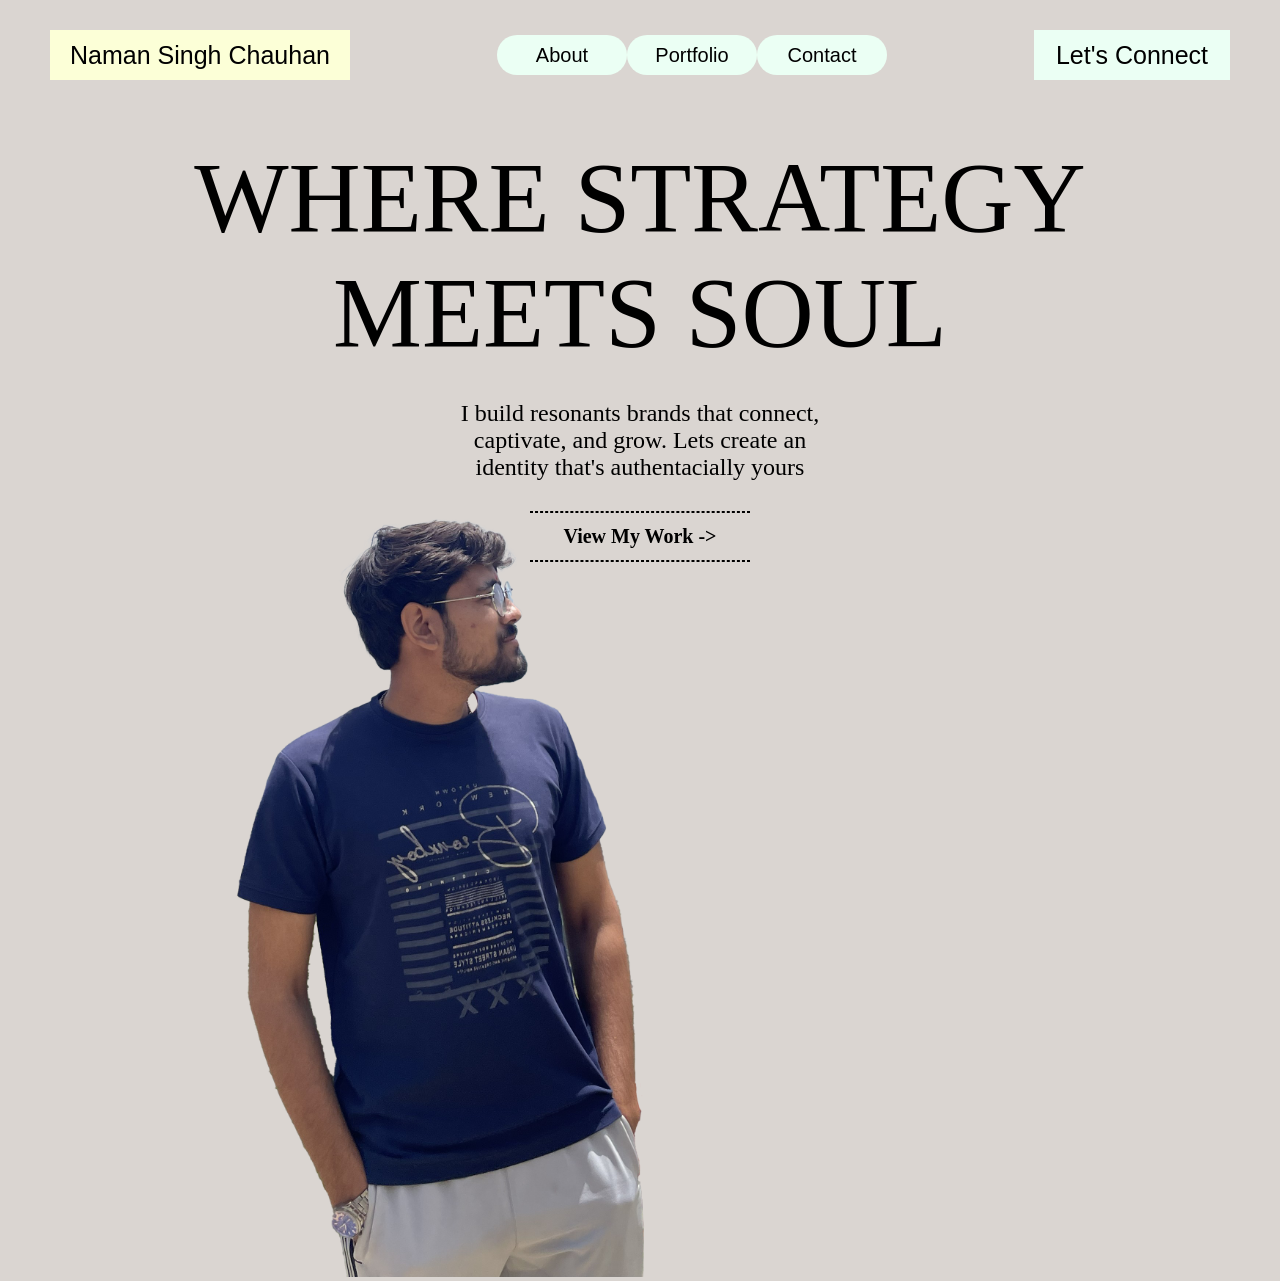
==== index.html @ 22cadc3d "Initial portfolio commit" ====
<!DOCTYPE html>
<html lang="en">

<head>
    <meta charset="UTF-8">
    <meta name="viewport" content="width=device-width, initial-scale=1.0">
    <title>Document</title>
    <link rel="stylesheet" href="style.css">
</head>

<body>
    <div class="header">
        <div class="navbar">
            <div class="name">
                <button>Naman Singh Chauhan</button>
            </div>
            <div class="title">
                <ul>
                    <li><a href=""><button>About</button></a></li>
                    <li><a href=""><button>Portfolio</button></a></li>
                    <li><a href=""><button>Contact</button></a></li>
                </ul>
            </div>
            <div class="connect">
                <button>Let's Connect</button>
            </div>
            <div class="hamburger">
                <img src="hamburger.png" alt="">
            </div>
        </div>

        <div class="hero-content">
            <div class="hero-heading">
                <h1>WHERE STRATEGY MEETS SOUL</h1>
            </div>
            <div class="hero-subheading">
                <h2>I build resonants brands that connect, captivate, and grow. Lets create an identity that's
                    authentacially yours</h2>
            </div>
            <div class="doted-line1"></div>
            <a href="" class="my-work">View My Work -></a>
            <div class="doted-line2"></div>

        </div>
        <div class="hero-image">
            <div class="my-image">
                <img src="meriPhoto2.png" alt="">
            </div>
        </div>
    </div>
    
</body>

</html>
---- style.css ----
* {
    margin: 0;
    padding: 0;
    box-sizing: border-box;
}

:root {
    --light-blue: #EBFFF4;
    --light-yellow: #FCFFD7;
    --skin-color: #DAD5D1;
}

html,
body {
    width: 100%;
    height: 100%;
}

.header {
    width: 100%;
    height: auto;
    /* max-height: 700px; */
    background-color: var(--skin-color);
}

.navbar {
    display: flex;
    align-items: center;
    justify-content: space-between;
    padding: 30px 50px;
}

.navbar ul {
    display: flex;
    align-items: center;
    justify-content: center;

}

ul li {
    list-style: none;
}

.navbar ul li button {
    border-radius: 30px;
    border: none;
    font-weight: 100;
    width: 130px;
    height: 40px;
    font-size: 20px;
    background-color: var(--light-blue);
}

.name button {
    width: 300px;
    border: none;
    font-weight: 100;
    font-size: 25px;
    height: 50px;
    background-color: var(--light-yellow);
}

.connect button {
    width: 196px;
    border: none;
    font-weight: 100;
    font-size: 25px;
    height: 50px;
    background-color: var(--light-blue);
}

.navbar .hamburger {
    display: none;
}

.navbar .hamburger img {
    width: 30px;
    height: 30px;
}

.hero-content {
    display: flex;
    flex-direction: column;
    align-items: center;
    justify-content: center;
    margin-top: 30px;
}

.hero-content .hero-heading {
    width: 80%;
}

.hero-content .hero-heading h1 {
    text-align: center;
    font-size: 100px;
    font-weight: 100;
}

.hero-content .hero-subheading {
    margin-top: 30px;
    max-width: 400px;
    text-align: center;
}

.hero-content .hero-subheading h2 {
    font-weight: 100;
}

.hero-content .doted-line1 {
    border: 1px dashed black;
    height: 1px;
    width: 220px;
    margin-top: 30px;
    margin-bottom: 12px;
}

.hero-content .doted-line2 {
    border: 1px dashed black;
    height: 1px;
    width: 220px;
    margin-top: 12px;
}

.hero-content .my-work {
    color: black;
    text-decoration: none;
    font-size: 20px;
    font-weight: 600;
}

.hero-image {
    margin-top: -85px;
    display: flex;
    align-items: center;
    justify-content: center;
    width: 70%;
}

.my-image {
    align-self: self-start;
}

.my-image img {
    height: 800px;
    width: auto;
}

@media (max-width: 938px) {
    .navbar .name {
        display: none;
    }

    .navbar .title {
        display: none;
    }

    .navbar .connect {
        display: none;
    }

    .navbar .hamburger {
        width: 100%;
        display: flex;
        align-items: center;
        justify-content: center;
    }

    .hero-content .hero-heading h1 {
        font-size: 7vw;
    }

    .hero-content .hero-heading h2 {
        font-size: 4vw;
    }

    .hero-content .doted-line1 {
        width: 24vw;
        margin-left: 70px;
    }

    .hero-content .doted-line2 {
        width: 24vw;
        margin-left: 70px;
    }

    .hero-content .my-work {
        font-size: 3vw;
        margin-left: 76px;
    }

    .hero-image .my-image img {
        height: 120vw;
    }

    .hero-image {
    }
}
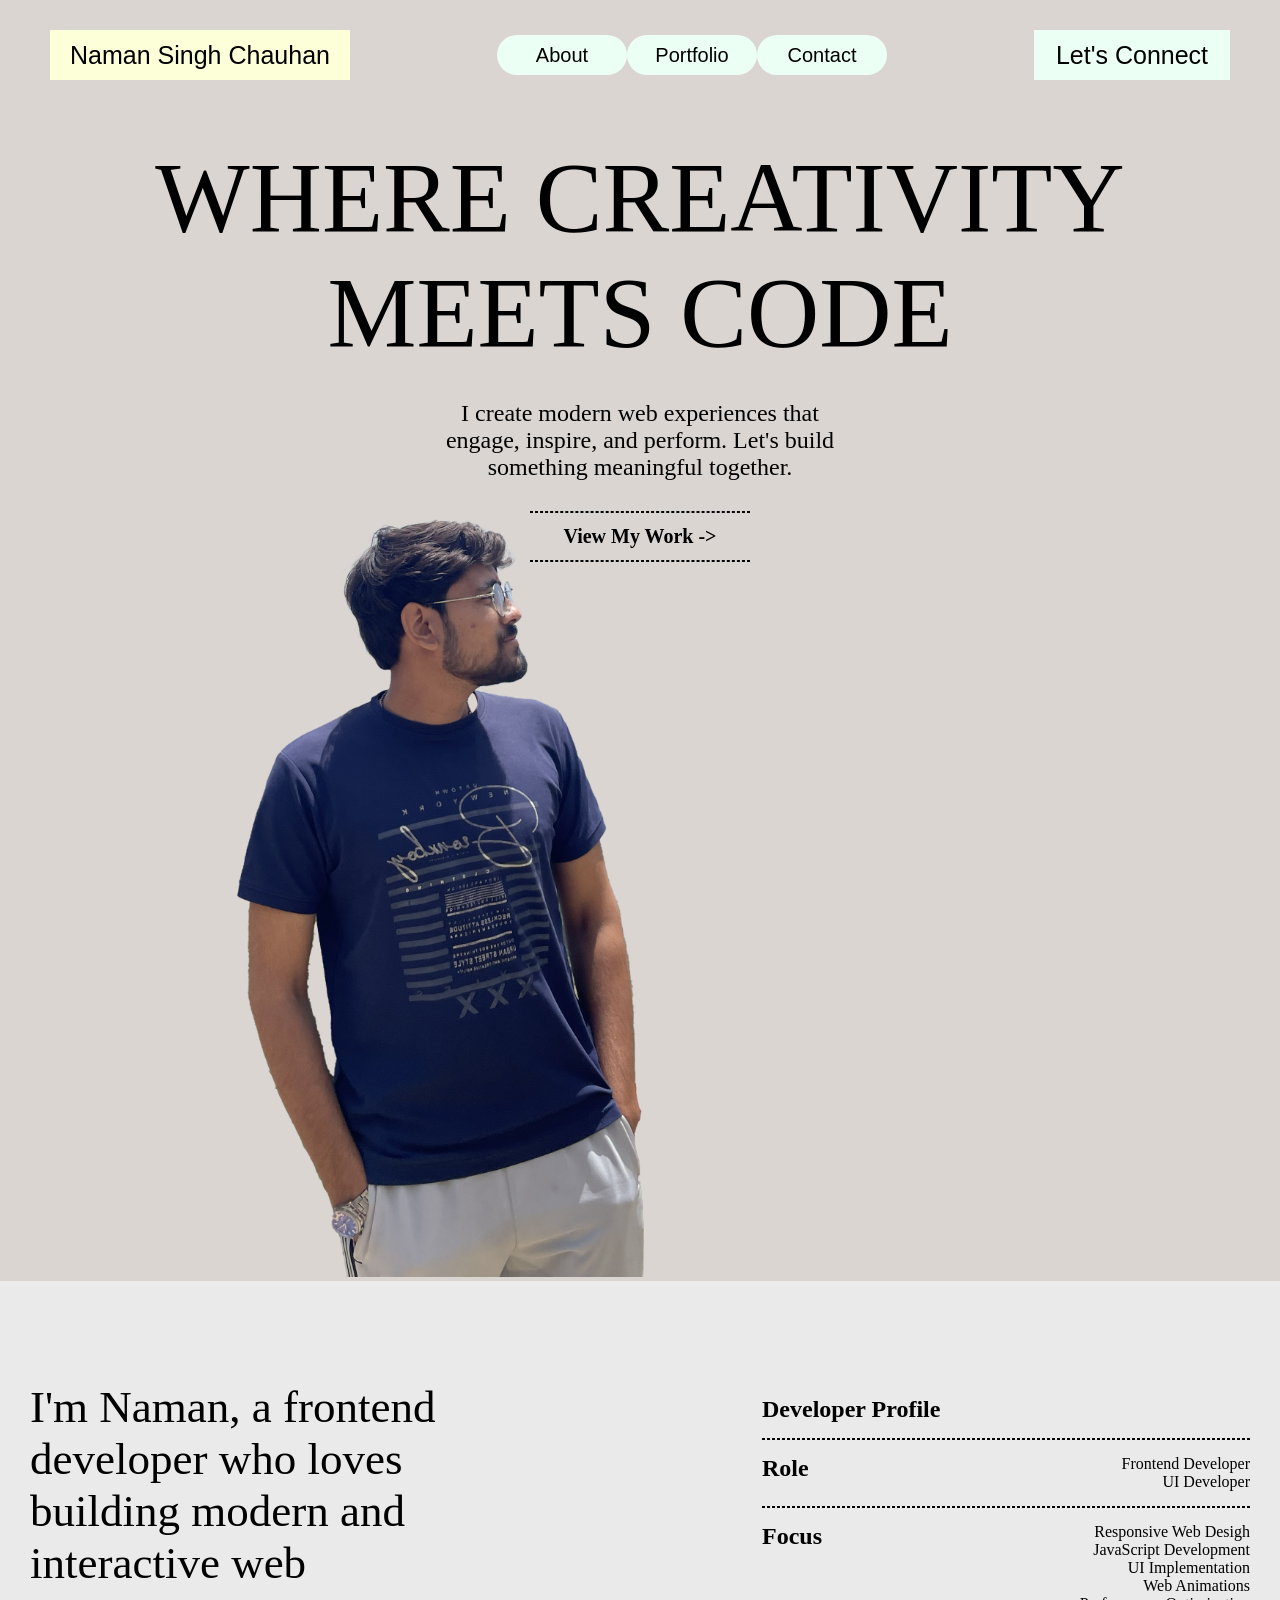
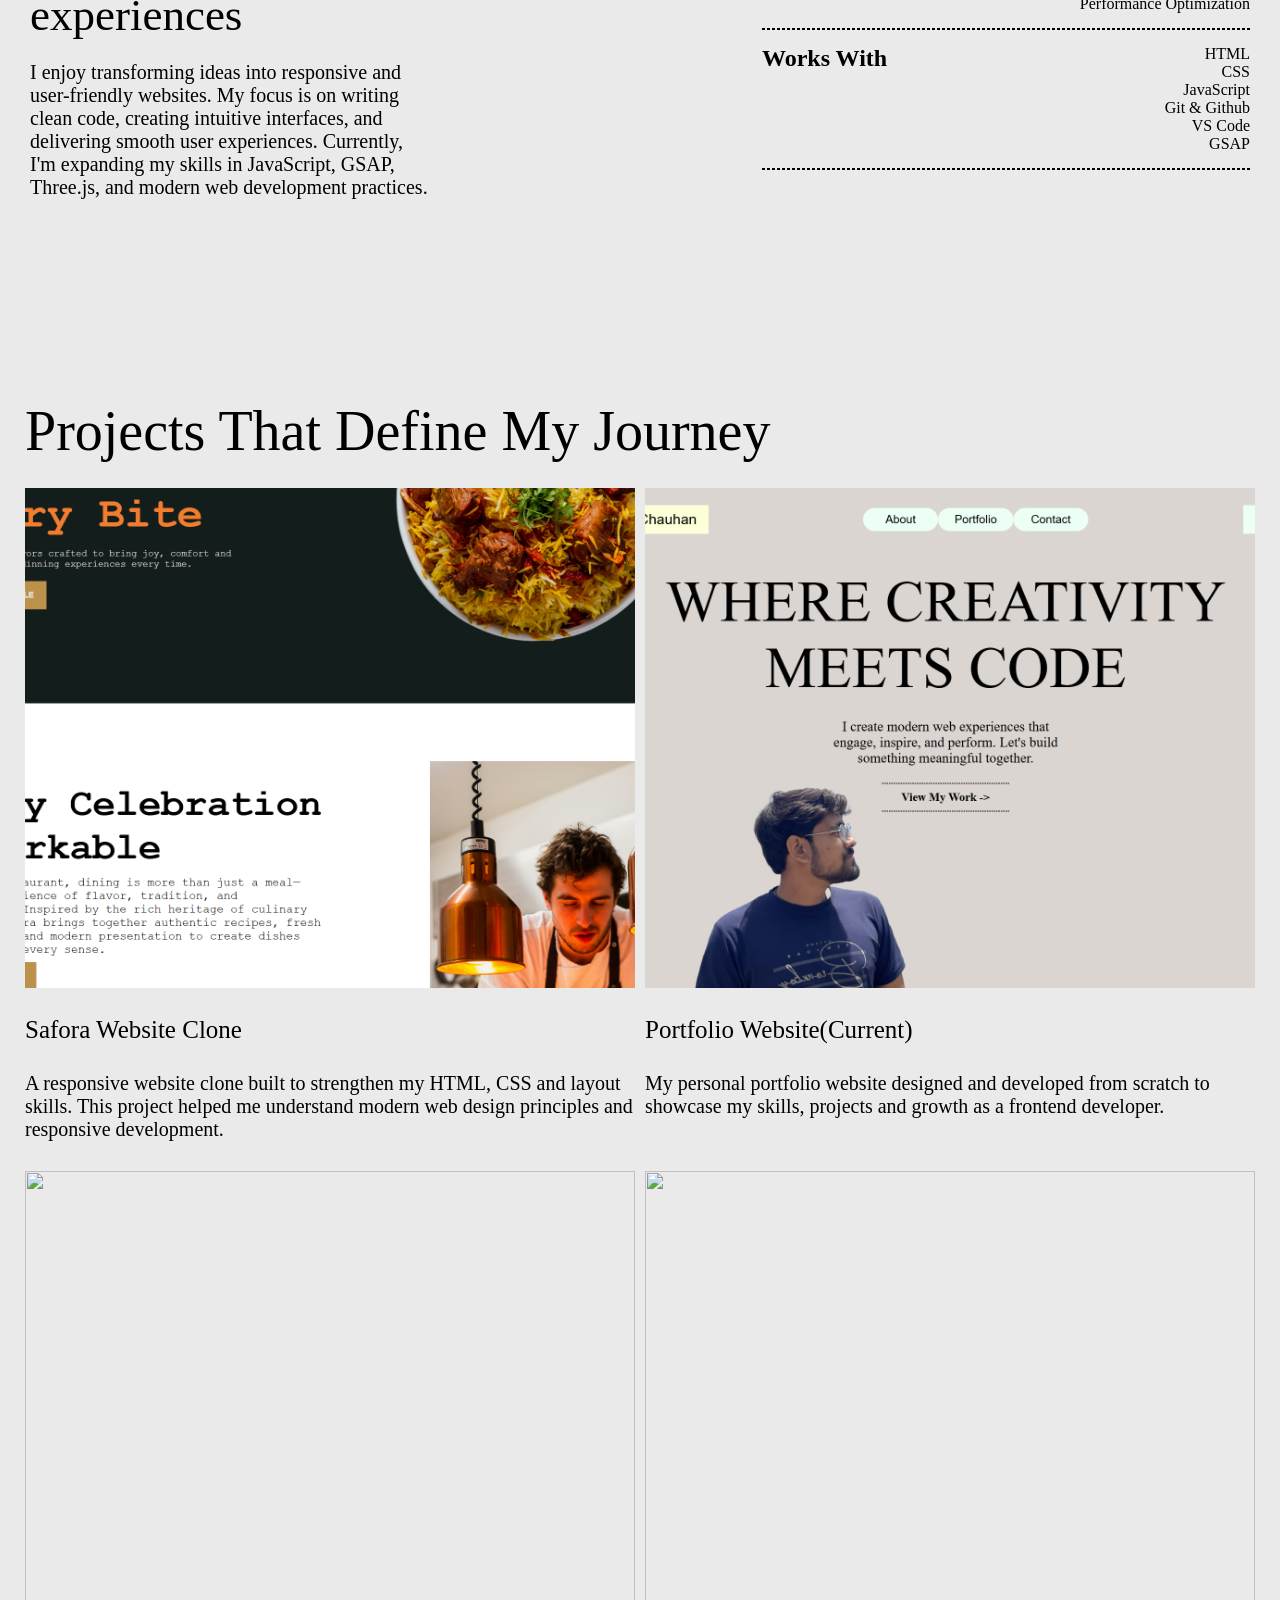
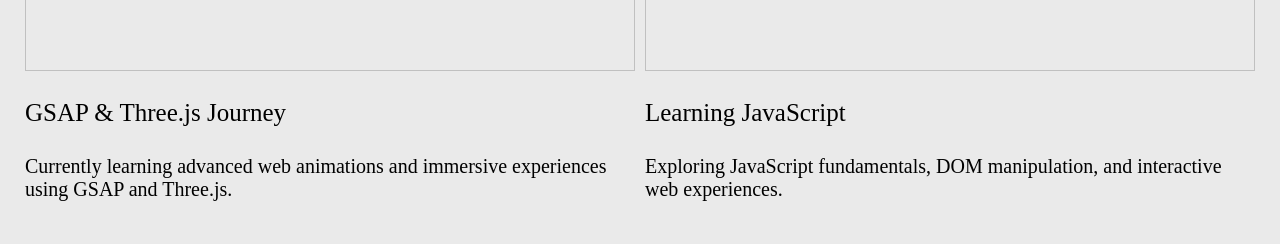
==== commit bc185341: "Update portfolio design" ====
--- a/index.html
+++ b/index.html
@@ -31,11 +31,10 @@
 
         <div class="hero-content">
             <div class="hero-heading">
-                <h1>WHERE STRATEGY MEETS SOUL</h1>
+                <h1>WHERE CREATIVITY MEETS CODE</h1>
             </div>
             <div class="hero-subheading">
-                <h2>I build resonants brands that connect, captivate, and grow. Lets create an identity that's
-                    authentacially yours</h2>
+                <h2>I create modern web experiences that engage, inspire, and perform. Let's build something meaningful together.</h2>
             </div>
             <div class="doted-line1"></div>
             <a href="" class="my-work">View My Work -></a>
@@ -48,7 +47,132 @@
             </div>
         </div>
     </div>
-    
+    <div class="about-main">
+        <div class="about">
+            <div class="about-left">
+                <div class="about-heading">
+                    <h3>
+                        I'm Naman, a frontend developer who loves building modern and interactive web experiences
+                    </h3>
+                </div>
+                <div class="about-sub-heading">
+                    <p>
+                        I enjoy transforming ideas into responsive and user-friendly websites. My focus is on writing clean code, creating intuitive interfaces, and delivering smooth user experiences. Currently, I'm expanding my skills in JavaScript, GSAP, Three.js, and modern web development practices.
+                    </p>
+                </div>
+            </div>
+            <div class="about-right">
+                <div class="creativePortfolio">
+                    <h2>Developer Profile</h2>
+                </div>
+                <div class="about-dashed-line"></div>
+
+                <div class="main-role disp">
+                    <div class="role">
+                        <h2>Role</h2>
+                    </div>
+                    <div class="role-desc abt-ul">
+                        <ul>
+                            <li>Frontend Developer</li>
+                            <li>UI Developer</li>
+                        </ul>
+                    </div>
+                </div>
+                <div class="about-dashed-line"></div>
+
+                <div class="main-focus disp">
+                    <div class="focus">
+                        <h2>Focus</h2>
+                    </div>
+                    <div class="focus-desc abt-ul">
+                        <ul>
+                            <li>Responsive Web Desigh</li>
+                            <li>JavaScript Development</li>
+                            <li>UI Implementation</li>
+                            <li>Web Animations</li>
+                            <li>Performance Optimization</li>
+                        </ul>
+                    </div>
+                </div>
+                <div class="about-dashed-line"></div>
+
+                <div class="main-works-with disp">
+                    <div class="works-with">
+                        <h2>Works With</h2>
+                    </div>
+                    <div class="works-with-desc abt-ul">
+                        <ul>
+                            <li>HTML</li>
+                            <li>CSS</li>
+                            <li>JavaScript</li>
+                            <li>Git & Github</li>
+                            <li>VS Code</li>
+                            <li>GSAP</li>
+                        </ul>
+                    </div>
+                </div>
+                <div class="about-dashed-line"></div>
+
+            </div>
+        </div>
+        <div class="about-grid">
+            <div class="about-grid-heading">
+                <p>Projects That Define My Journey</p>
+            </div>
+            <div class="grid-container">
+                <div class="container1">
+                    <div class="container1-image project-image">
+                        <img src="projectimg1.png"
+                            alt="">
+                    </div>
+                    <div class="container-heading">
+                        <p>Safora Website Clone</p>
+                    </div>
+                    <div class="container-desc">
+                        <p>A responsive website clone built to strengthen my HTML, CSS and layout skills. This project helped me understand modern web design principles and responsive development.
+                        </p>
+                    </div>
+                </div>
+                <div class="container2">
+                    <div class="container2-image project-image">
+                        <img src="projectimg2.png"
+                            alt="">
+                    </div>
+                    <div class="container-heading">
+                        <p>Portfolio Website(Current)</p>
+                    </div>
+                    <div class="container-desc">
+                        <p>My personal portfolio website designed and developed from scratch to showcase my skills, projects and growth as a frontend developer.</p>
+                    </div>
+                </div>
+                <div class="container3">
+                    <div class="container3-image project-image">
+                        <img src="https://images.unsplash.com/photo-1753613648137-602c669cbe07?q=80&w=687&auto=format&fit=crop&ixlib=rb-4.1.0&ixid=M3wxMjA3fDB8MHxwaG90by1wYWdlfHx8fGVufDB8fHx8fA%3D%3D"
+                            alt="">
+
+                    </div>
+                    <div class="container-heading">
+                        <p>GSAP & Three.js Journey</p>
+                    </div>
+                    <div class="container-desc">
+                        <p>Currently learning advanced web animations and immersive experiences using GSAP and Three.js.</p>
+                    </div>
+                </div>
+                <div class="container4">
+                    <div class="container4-image project-image">
+                        <img src="https://images.unsplash.com/photo-1603205431090-8dcdfcb54897?q=80&w=1974&auto=format&fit=crop&ixlib=rb-4.1.0&ixid=M3wxMjA3fDB8MHxwaG90by1wYWdlfHx8fGVufDB8fHx8fA%3D%3D"
+                            alt="">
+                    </div>
+                    <div class="container-heading">
+                        <p>Learning JavaScript</p>
+                    </div>
+                    <div class="container-desc">
+                       <p>Exploring JavaScript fundamentals, DOM manipulation, and interactive web experiences.</p>
+                    </div>
+                </div>
+            </div>
+        </div>
+    </div>
 </body>
 
 </html>
--- a/style.css
+++ b/style.css
@@ -8,6 +8,7 @@
     --light-blue: #EBFFF4;
     --light-yellow: #FCFFD7;
     --skin-color: #DAD5D1;
+    --light-white: #EAEAEA;
 }
 
 html,
@@ -19,7 +20,6 @@
 .header {
     width: 100%;
     height: auto;
-    /* max-height: 700px; */
     background-color: var(--skin-color);
 }
 
@@ -194,4 +194,146 @@
 
     .hero-image {
     }
-}+}
+
+.about-main{
+    width: 100%;
+    height: auto;
+    background-color: var(--light-white);
+    
+}
+.about{
+    width: 100%;
+    display: flex;
+    justify-content: space-between;
+    align-items: center;
+    padding-top: 100px ;
+    padding-left: 30px;
+    padding-right: 30px;
+    
+}
+
+
+.about-left{
+    width: 40%;
+}
+.about-heading{
+    
+}
+.about-heading h3{
+    font-size: 45px;
+    font-weight: 100;
+}
+.about-sub-heading{
+    margin-top: 20px;
+    width: 82%;
+}
+.about-sub-heading p{
+    font-weight: 100;
+    font-size: 20px;
+
+}
+
+
+.about-right{
+    width: 40%;
+}
+.about-dashed-line{
+    width: 100%;
+    border: 1px black dashed;
+    margin: 15px 0;
+}
+.disp{
+    display: flex;
+    justify-content: space-between;
+}
+.abt-ul li{
+    text-align: end;
+}
+.about-grid{
+    padding: 0 25px;
+    margin: 200px 0;
+}
+.about-grid-heading{
+    margin-bottom: 25px;
+}
+.about-grid-heading p{
+    font-size:56px;
+    font-weight: 100;
+}
+.about-grid .grid-container{
+    display: grid;
+    grid-template-columns: 1fr 1fr;
+    grid-template-rows: 1fr 1fr;
+    gap: 10px;
+}
+.grid-container > div{
+    overflow: hidden;
+}
+.project-image{
+    width: 100%;
+    height: 500px;
+    overflow: hidden;
+}
+.project-image img{
+    width: 100%;
+    height: 100%;
+    object-fit: cover;
+    display: block;
+}
+.container-heading p{
+    padding: 28px 0;
+    font-size: 25px;
+}
+.container-desc p{
+    padding-bottom: 20px;
+    font-size: 20px;
+}
+@media (max-width:938px) {
+    .about{
+        display: flex;
+        flex-direction: column;
+        align-items: center;
+        justify-content: space-between;
+        gap: 50px;
+        padding-left: 0;
+        padding-right: 0;
+    }
+    .about-heading h3{
+        font-size: 7vw;
+    }
+    .about-sub-heading p{
+    font-size: 4vw;
+}
+.about-left{
+    width: 80%;
+}
+.about-right{
+    width: 80%;
+}
+.about-sub-heading{
+    width: 100%;
+}
+.disp{
+    display: flex;
+    flex-direction: column;
+    align-items: self-start;
+}
+.abt-ul li{
+    text-align: start;
+}
+.about-grid{
+    padding: 0 25px;
+    margin: 100px 0;
+}
+.about-grid-heading p{
+    font-size:8vw;
+    font-weight: 100;
+}
+.about-grid .grid-container{
+    display: grid;
+    grid-template-columns: 1fr;
+    grid-template-rows: 1fr 1fr 1fr 1fr;
+    gap: 10px;
+}
+}
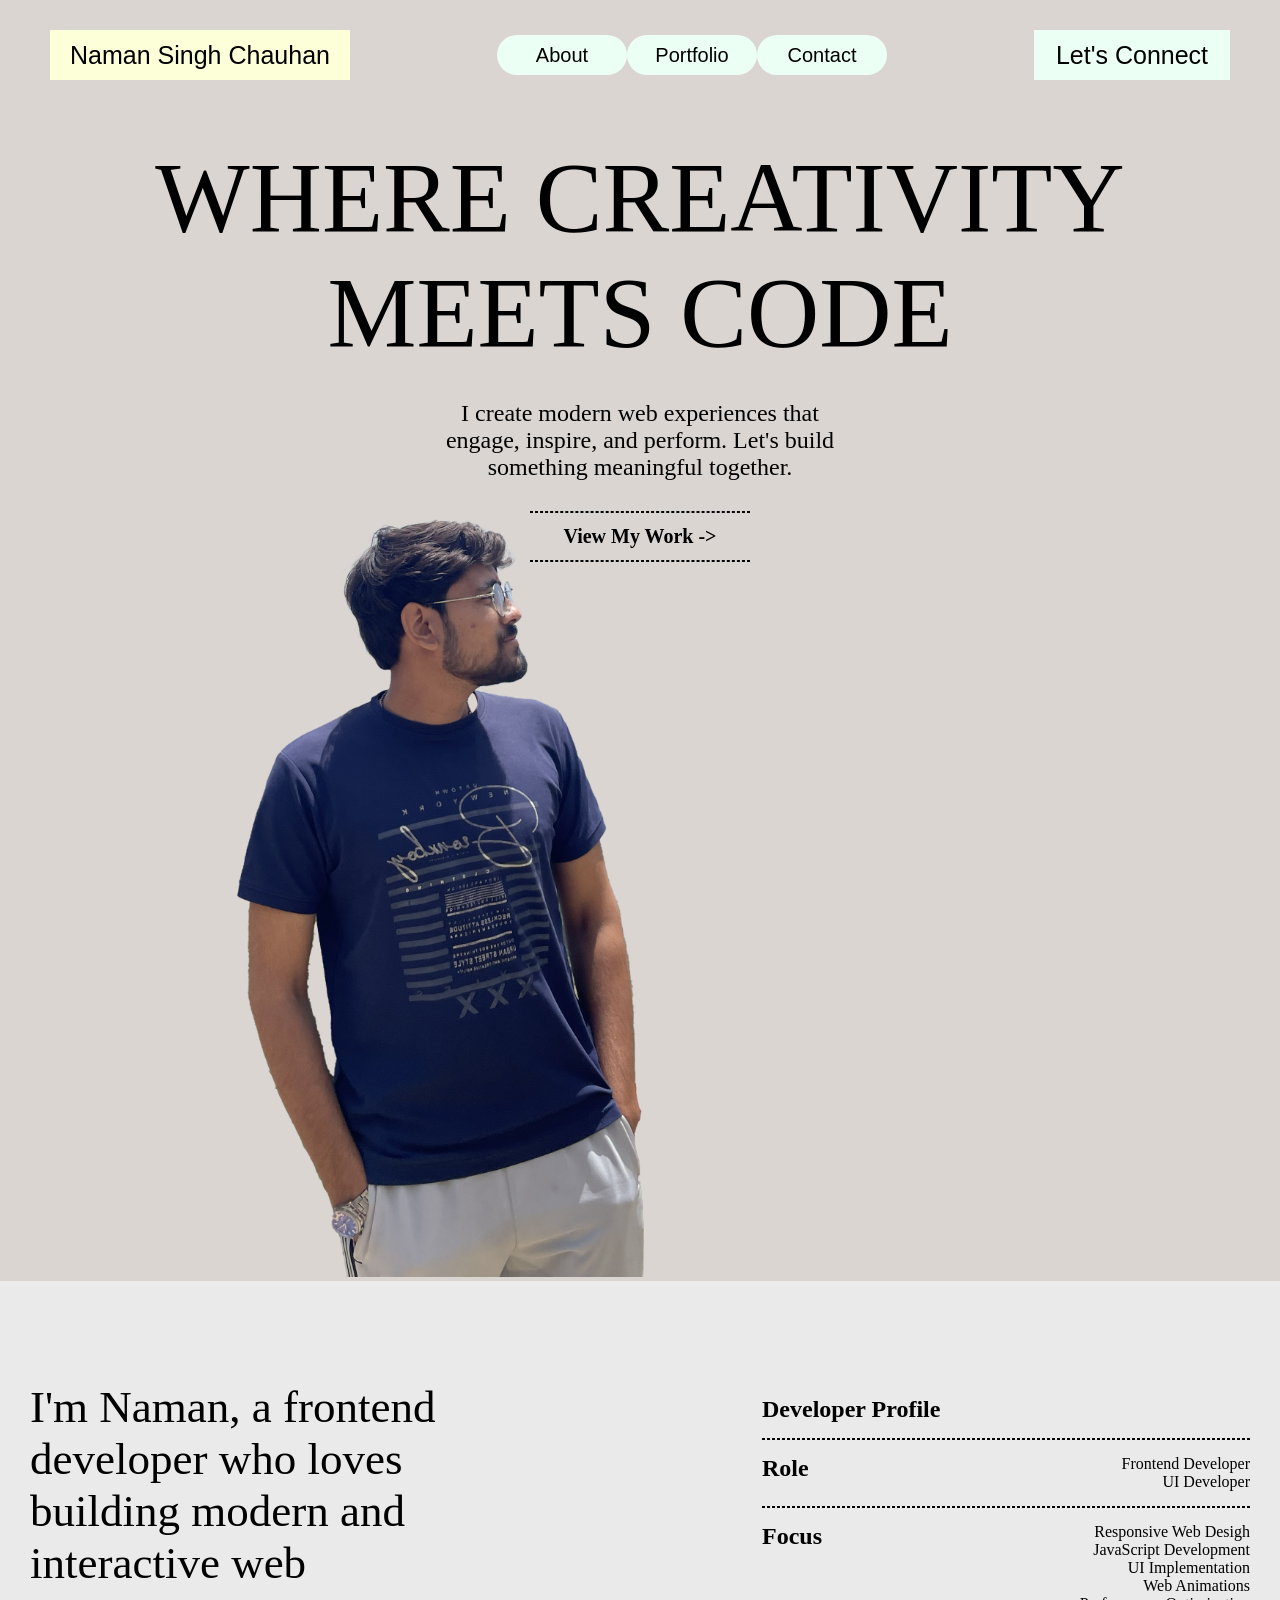
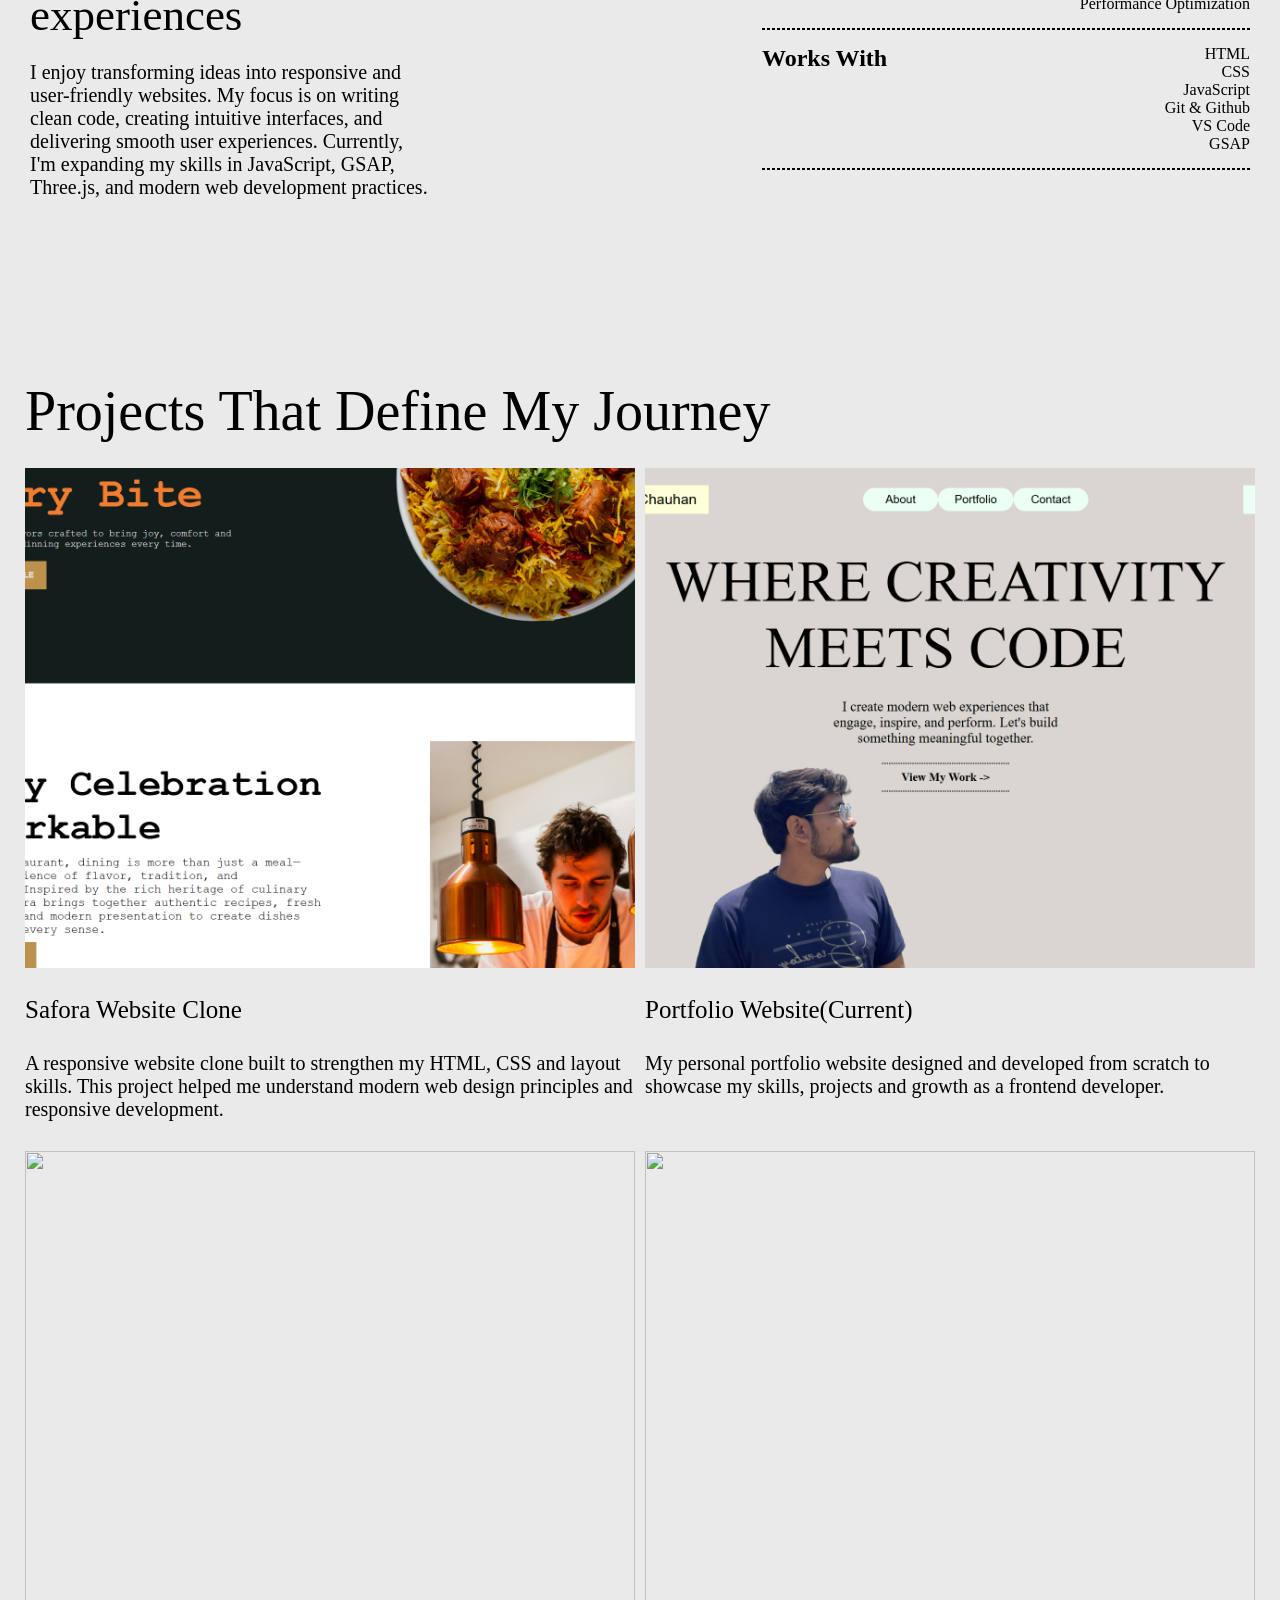
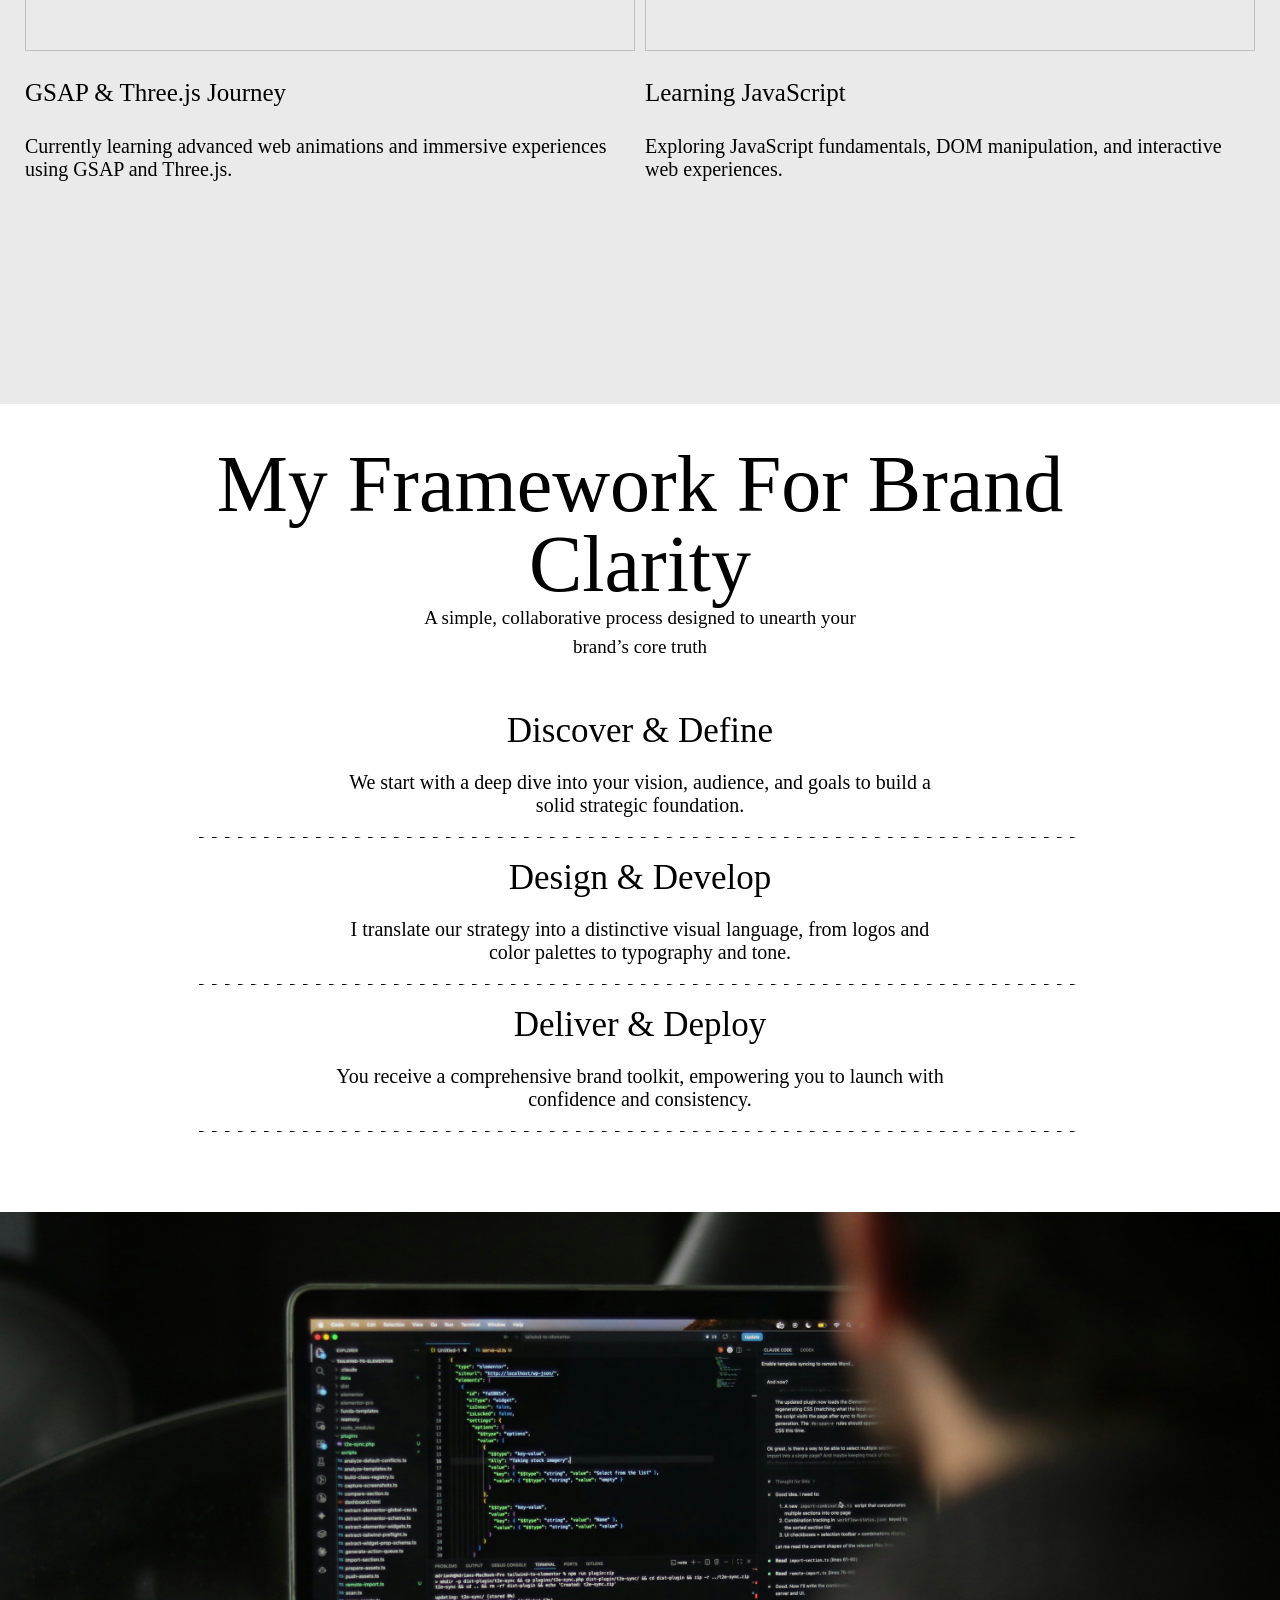
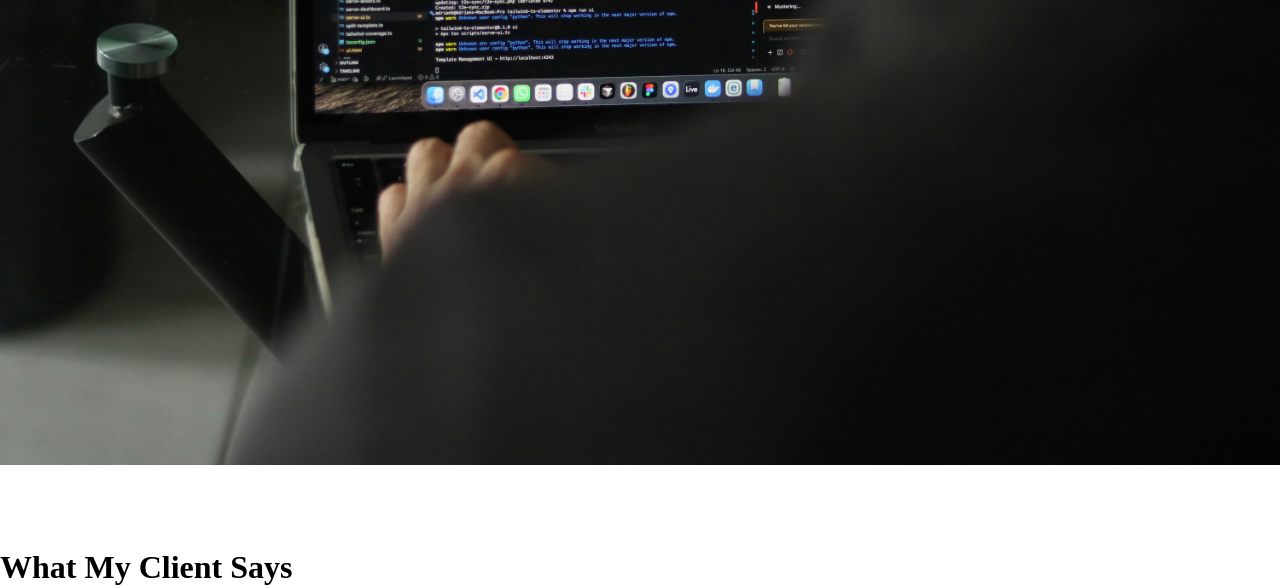
==== commit ea28f48d: "Updated portfolio website" ====
--- a/index.html
+++ b/index.html
@@ -16,9 +16,9 @@
             </div>
             <div class="title">
                 <ul>
-                    <li><a href=""><button>About</button></a></li>
-                    <li><a href=""><button>Portfolio</button></a></li>
-                    <li><a href=""><button>Contact</button></a></li>
+                    <li><a href="#about"><button type="button">About</button></a></li>
+                    <li><a href="#portfolio"><button type="button">Portfolio</button></a></li>
+                    <li><a href="#contact"><button type="button">Contact</button></a></li>
                 </ul>
             </div>
             <div class="connect">
@@ -34,7 +34,8 @@
                 <h1>WHERE CREATIVITY MEETS CODE</h1>
             </div>
             <div class="hero-subheading">
-                <h2>I create modern web experiences that engage, inspire, and perform. Let's build something meaningful together.</h2>
+                <h2>I create modern web experiences that engage, inspire, and perform. Let's build something meaningful
+                    together.</h2>
             </div>
             <div class="doted-line1"></div>
             <a href="" class="my-work">View My Work -></a>
@@ -47,7 +48,7 @@
             </div>
         </div>
     </div>
-    <div class="about-main">
+    <div class="about-main" id="about">
         <div class="about">
             <div class="about-left">
                 <div class="about-heading">
@@ -57,7 +58,9 @@
                 </div>
                 <div class="about-sub-heading">
                     <p>
-                        I enjoy transforming ideas into responsive and user-friendly websites. My focus is on writing clean code, creating intuitive interfaces, and delivering smooth user experiences. Currently, I'm expanding my skills in JavaScript, GSAP, Three.js, and modern web development practices.
+                        I enjoy transforming ideas into responsive and user-friendly websites. My focus is on writing
+                        clean code, creating intuitive interfaces, and delivering smooth user experiences. Currently,
+                        I'm expanding my skills in JavaScript, GSAP, Three.js, and modern web development practices.
                     </p>
                 </div>
             </div>
@@ -122,27 +125,27 @@
             <div class="grid-container">
                 <div class="container1">
                     <div class="container1-image project-image">
-                        <img src="projectimg1.png"
-                            alt="">
+                        <img src="projectimg1.png" alt="">
                     </div>
                     <div class="container-heading">
                         <p>Safora Website Clone</p>
                     </div>
                     <div class="container-desc">
-                        <p>A responsive website clone built to strengthen my HTML, CSS and layout skills. This project helped me understand modern web design principles and responsive development.
+                        <p>A responsive website clone built to strengthen my HTML, CSS and layout skills. This project
+                            helped me understand modern web design principles and responsive development.
                         </p>
                     </div>
                 </div>
                 <div class="container2">
                     <div class="container2-image project-image">
-                        <img src="projectimg2.png"
-                            alt="">
+                        <img src="projectimg2.png" alt="">
                     </div>
                     <div class="container-heading">
                         <p>Portfolio Website(Current)</p>
                     </div>
                     <div class="container-desc">
-                        <p>My personal portfolio website designed and developed from scratch to showcase my skills, projects and growth as a frontend developer.</p>
+                        <p>My personal portfolio website designed and developed from scratch to showcase my skills,
+                            projects and growth as a frontend developer.</p>
                     </div>
                 </div>
                 <div class="container3">
@@ -155,7 +158,8 @@
                         <p>GSAP & Three.js Journey</p>
                     </div>
                     <div class="container-desc">
-                        <p>Currently learning advanced web animations and immersive experiences using GSAP and Three.js.</p>
+                        <p>Currently learning advanced web animations and immersive experiences using GSAP and Three.js.
+                        </p>
                     </div>
                 </div>
                 <div class="container4">
@@ -167,12 +171,73 @@
                         <p>Learning JavaScript</p>
                     </div>
                     <div class="container-desc">
-                       <p>Exploring JavaScript fundamentals, DOM manipulation, and interactive web experiences.</p>
-                    </div>
-                </div>
-            </div>
-        </div>
-    </div>
+                        <p>Exploring JavaScript fundamentals, DOM manipulation, and interactive web experiences.</p>
+                    </div>
+                </div>
+            </div>
+        </div>
+    </div>
+    <div class="brand-clarity">
+
+        <div class="clarity1">
+            <div class="clar1-head">
+                <h1>My Framework For Brand Clarity</h1>
+            </div>
+            <div class="clar1-subhead">
+                <p>A simple, collaborative process designed to unearth your brand’s core truth</p>
+            </div>
+        </div>
+
+        <div class="clarity2">
+            <div class="clar2-head discover">
+                <h3>Discover & Define</h3>
+            </div>
+            <div class="clar2-subhead discover-desc">
+                <p>We start with a deep dive into your vision, audience, and goals to build a solid strategic
+                    foundation.</p>
+            </div>
+            <div class="clar2-dashed"></div>
+
+            <div class="clar2-head design">
+                <h3>Design & Develop</h3>
+            </div>
+            <div class="clar2-subhead design-desc">
+                <p>I translate our strategy into a distinctive visual language, from logos and color palettes to
+                    typography and tone.</p>
+            </div>
+            <div class="clar2-dashed"></div>
+
+            <div class="clar2-head deliver">
+                <h3>Deliver & Deploy</h3>
+            </div>
+            <div class="clar2-subhead deliver-desc">
+                <p>You receive a comprehensive brand toolkit, empowering you to launch with confidence and consistency.
+                </p>
+            </div>
+            <div class="clar2-dashed"></div>
+        </div>
+
+    </div>
+    <div class="imageContainer">
+        <div class="codingImg">
+            <img src="codingImg.jpg" alt="">
+        </div>
+    </div>
+    <div class="clientSays">
+        <div class="clientSays-heading">
+            <h1>
+                What My Client Says
+            </h1>
+        </div>
+        <div class="clientSays-card">
+            <div class="clientCard1">
+                
+            </div>
+            <div class="clientCard1"></div>
+            <div class="clientCard1"></div>
+        </div>
+    </div>
+    <script src="script.js"></script>
 </body>
 
 </html>
--- a/style.css
+++ b/style.css
@@ -2,6 +2,7 @@
     margin: 0;
     padding: 0;
     box-sizing: border-box;
+    /* outline: 1px solid red; */
 }
 
 :root {
@@ -15,6 +16,9 @@
 body {
     width: 100%;
     height: 100%;
+}
+html{
+    scroll-behavior: smooth;
 }
 
 .header {
@@ -251,8 +255,7 @@
     text-align: end;
 }
 .about-grid{
-    padding: 0 25px;
-    margin: 200px 0;
+    padding: 180px 25px;
 }
 .about-grid-heading{
     margin-bottom: 25px;
@@ -323,8 +326,7 @@
     text-align: start;
 }
 .about-grid{
-    padding: 0 25px;
-    margin: 100px 0;
+    padding: 100px 25px;
 }
 .about-grid-heading p{
     font-size:8vw;
@@ -337,3 +339,127 @@
     gap: 10px;
 }
 }
+
+.brand-clarity{
+    width: 100%;
+    display: flex;
+    flex-direction: column;
+    align-items: center;
+    justify-content: center;
+    gap: 50px;
+    margin-top: 40px;
+}
+.clarity1{
+    display: flex;
+    flex-direction: column;
+    align-items: center;
+    justify-content: center;
+
+}
+.clar1-head{
+    width: 80%;
+}
+.clar1-head h1{
+    text-align: center;
+    font-size: 80px;
+    font-weight: 100;
+    line-height: 1;
+}
+.clar1-subhead{
+    width: 40%;
+}
+.clar1-subhead p{
+    text-align: center;
+    margin: auto;
+    font-size: 19px;
+    line-height: 1.5;
+    font-weight: 100;
+}
+.clarity2{
+    display: flex;
+    flex-direction: column;
+    align-items: center;
+    justify-content: space-around;
+    gap: 20px;
+}
+.clar2-dashed{
+    width: 100%;
+    height: 1px;
+    background: repeating-linear-gradient(
+        to right,
+        black 2px,
+        black 5px,   /* dash length */
+        transparent 8px,
+        transparent 15px /* gap length */
+    );
+}
+.clarity2 .clar2-head{
+    width: 50%;
+}
+.clarity2 .clar2-head h3{
+    text-align: center;
+    font-weight: 100;
+    font-size: 35px;
+
+}
+.clarity2 .clar2-subhead{
+    width: 70%;
+}
+.clarity2 .clar2-subhead p{
+    text-align: center;
+    font-size: 20px;
+    font-weight: 100;
+}
+@media (max-width:938px) {
+.brand-clarity{
+    padding: 0 10px;
+    width: 100%;
+}
+.clar1-head h1{
+ font-size: 7vw;
+ font-weight: 200;
+}
+.clar1-subhead {
+    width: 80%;
+}
+.clar1-subhead p{
+    font-size: 4vw;
+}
+.clarity2 .clar2-head h3{
+    font-size: 5vw;
+
+}
+.clarity2 .clar2-subhead{
+    width: 85%;
+}
+.clarity2 .clar2-subhead p{
+    font-size: 4vw;
+}
+.clar2-dashed{
+    width: 90%;
+    height: 1px;
+    background: repeating-linear-gradient(
+        to right,
+        black 0px,
+        black 10px,   /* dash length */
+        transparent 10px,
+        transparent 20px /* gap length */
+    );
+}
+}
+
+.imageContainer{
+    width: 100%;
+    margin: 80px 0;
+}
+.imageContainer .codingImg{
+    width: 100%;
+}
+.imageContainer .codingImg img{
+    height: auto;
+    width: 100%;
+    object-fit: cover;
+}
+
+
+
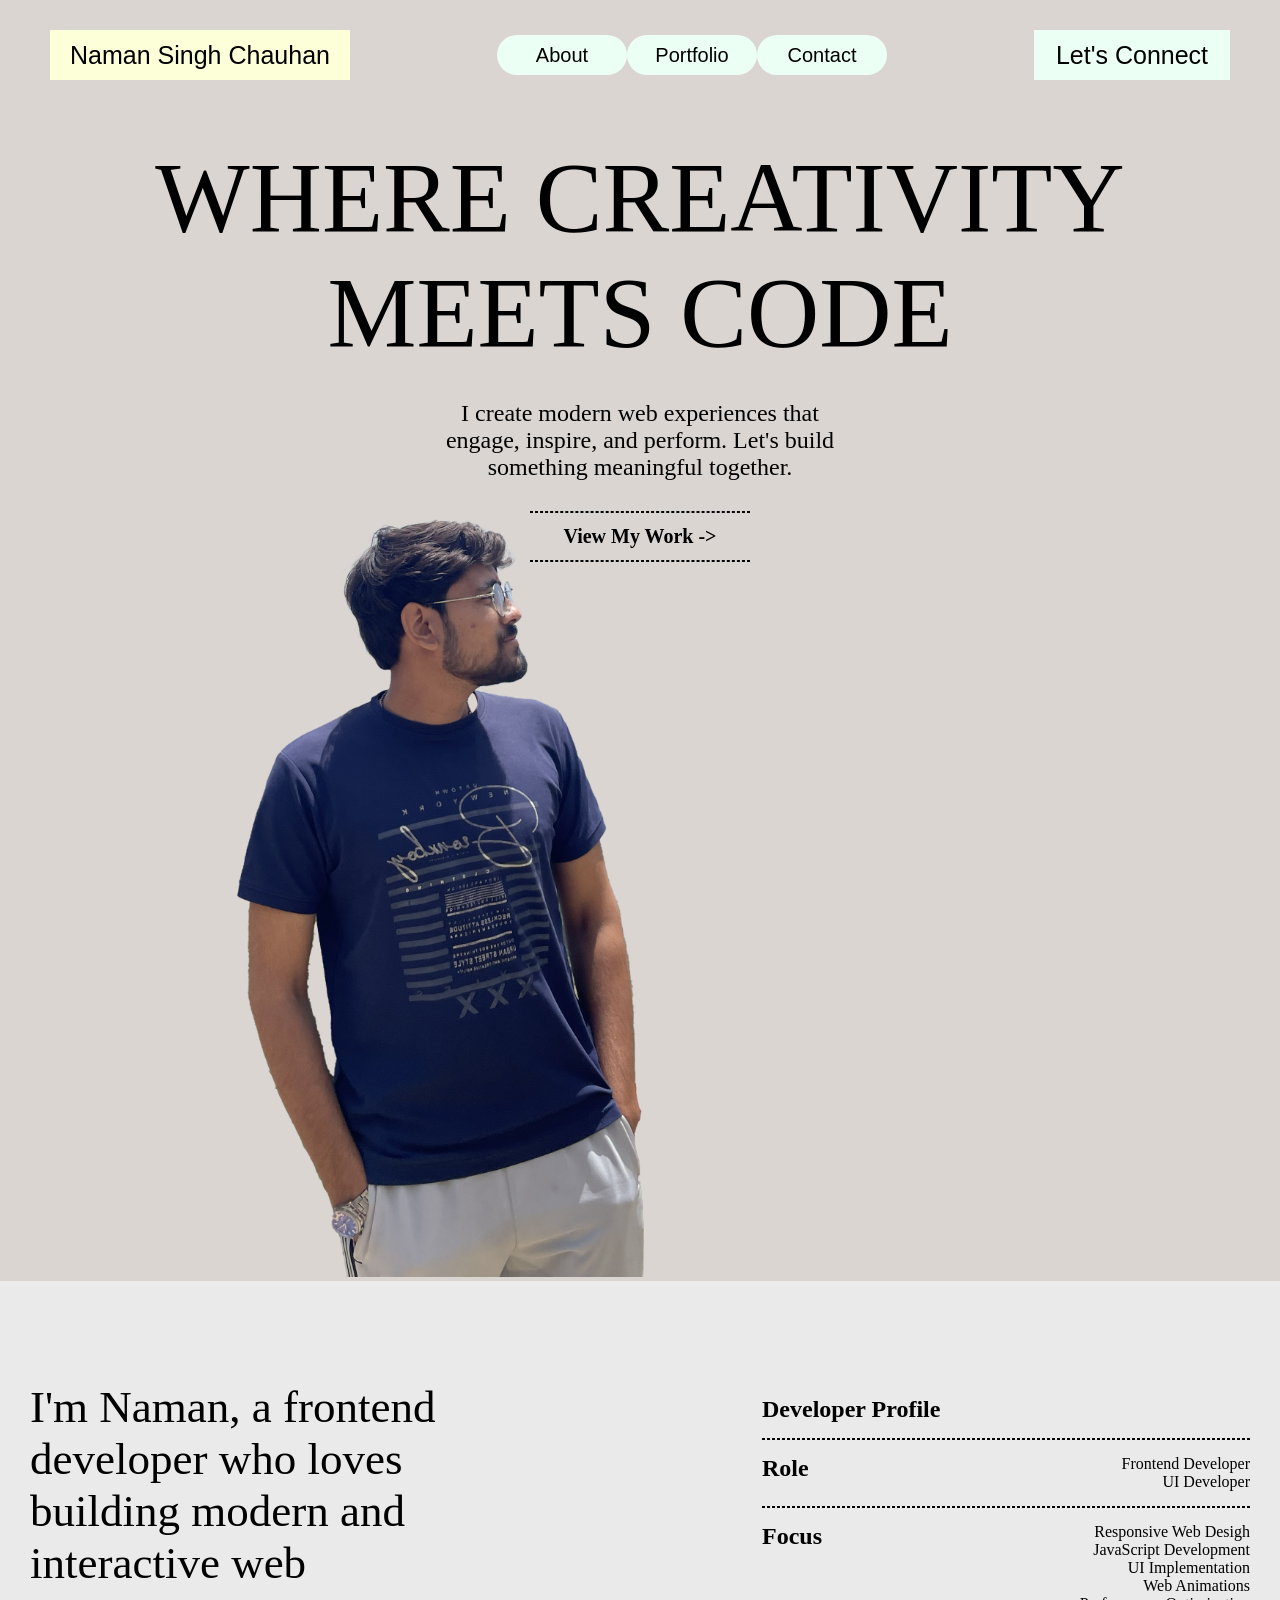
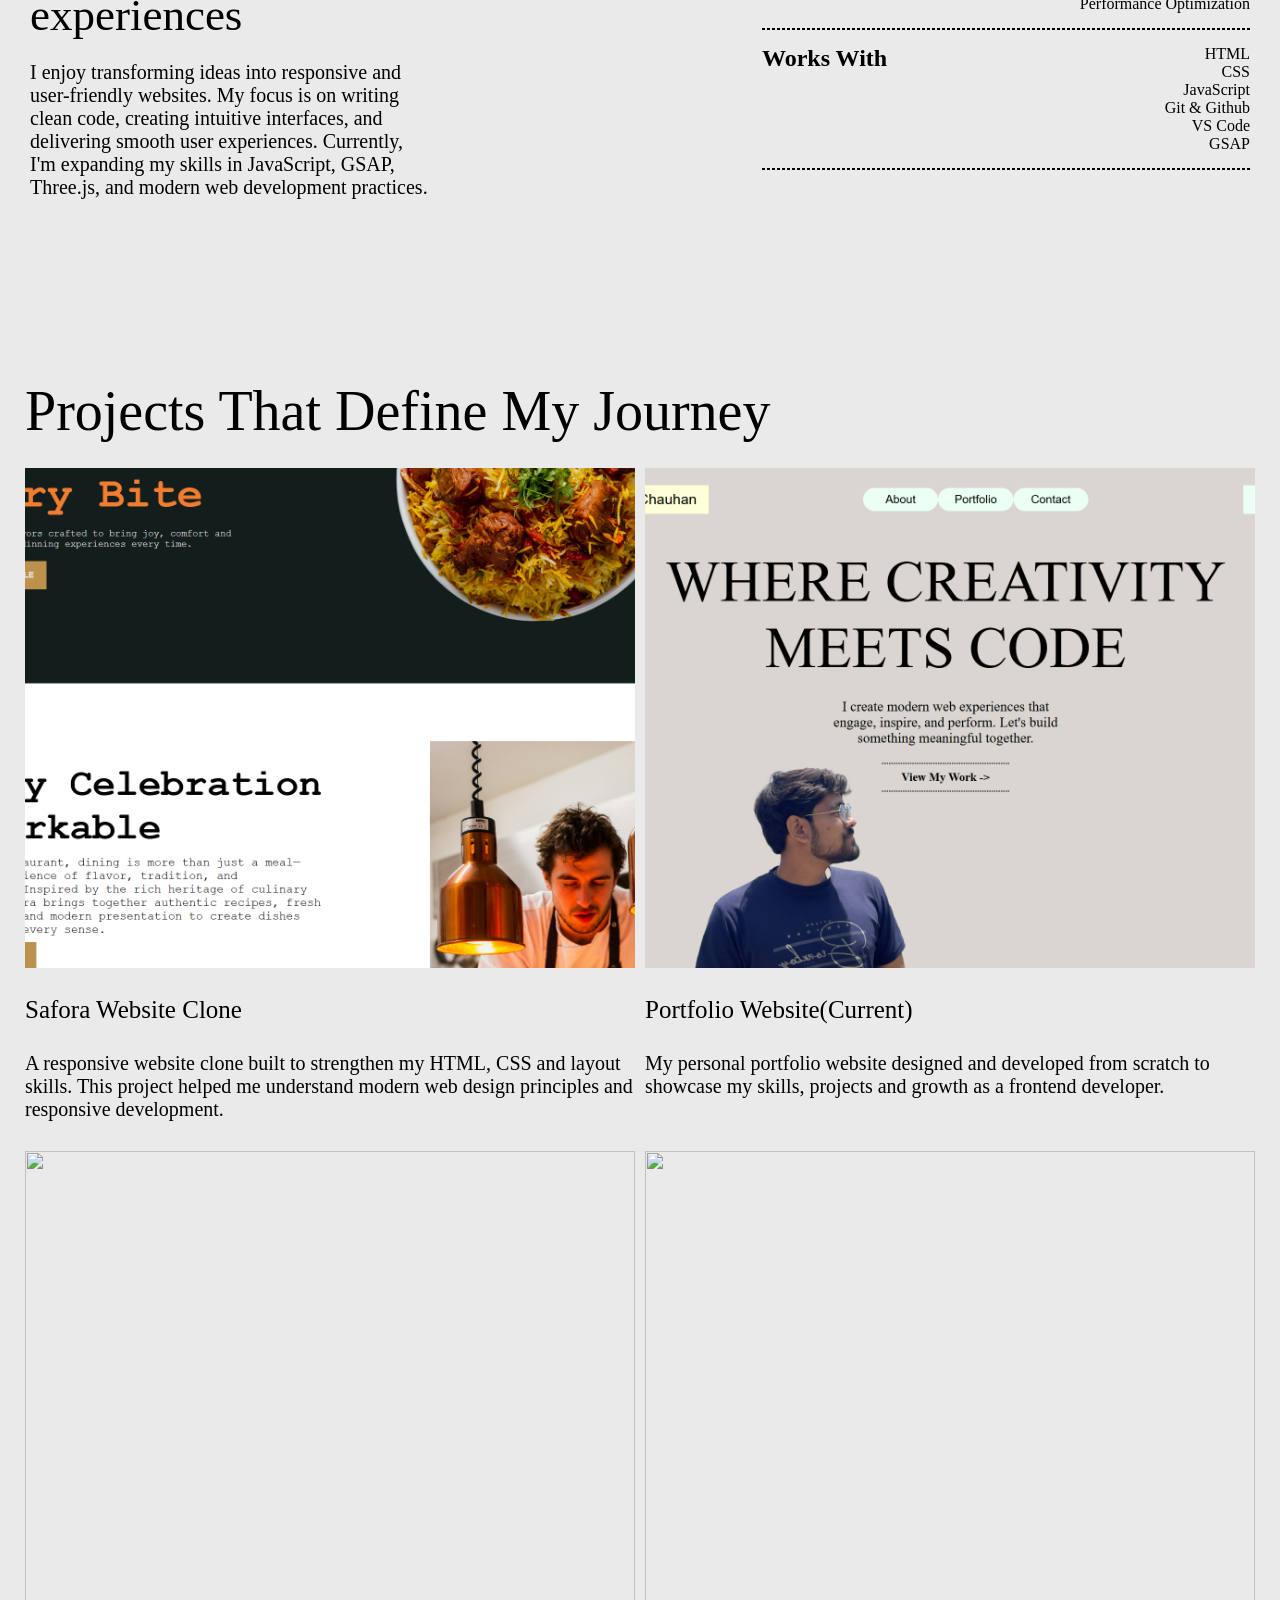
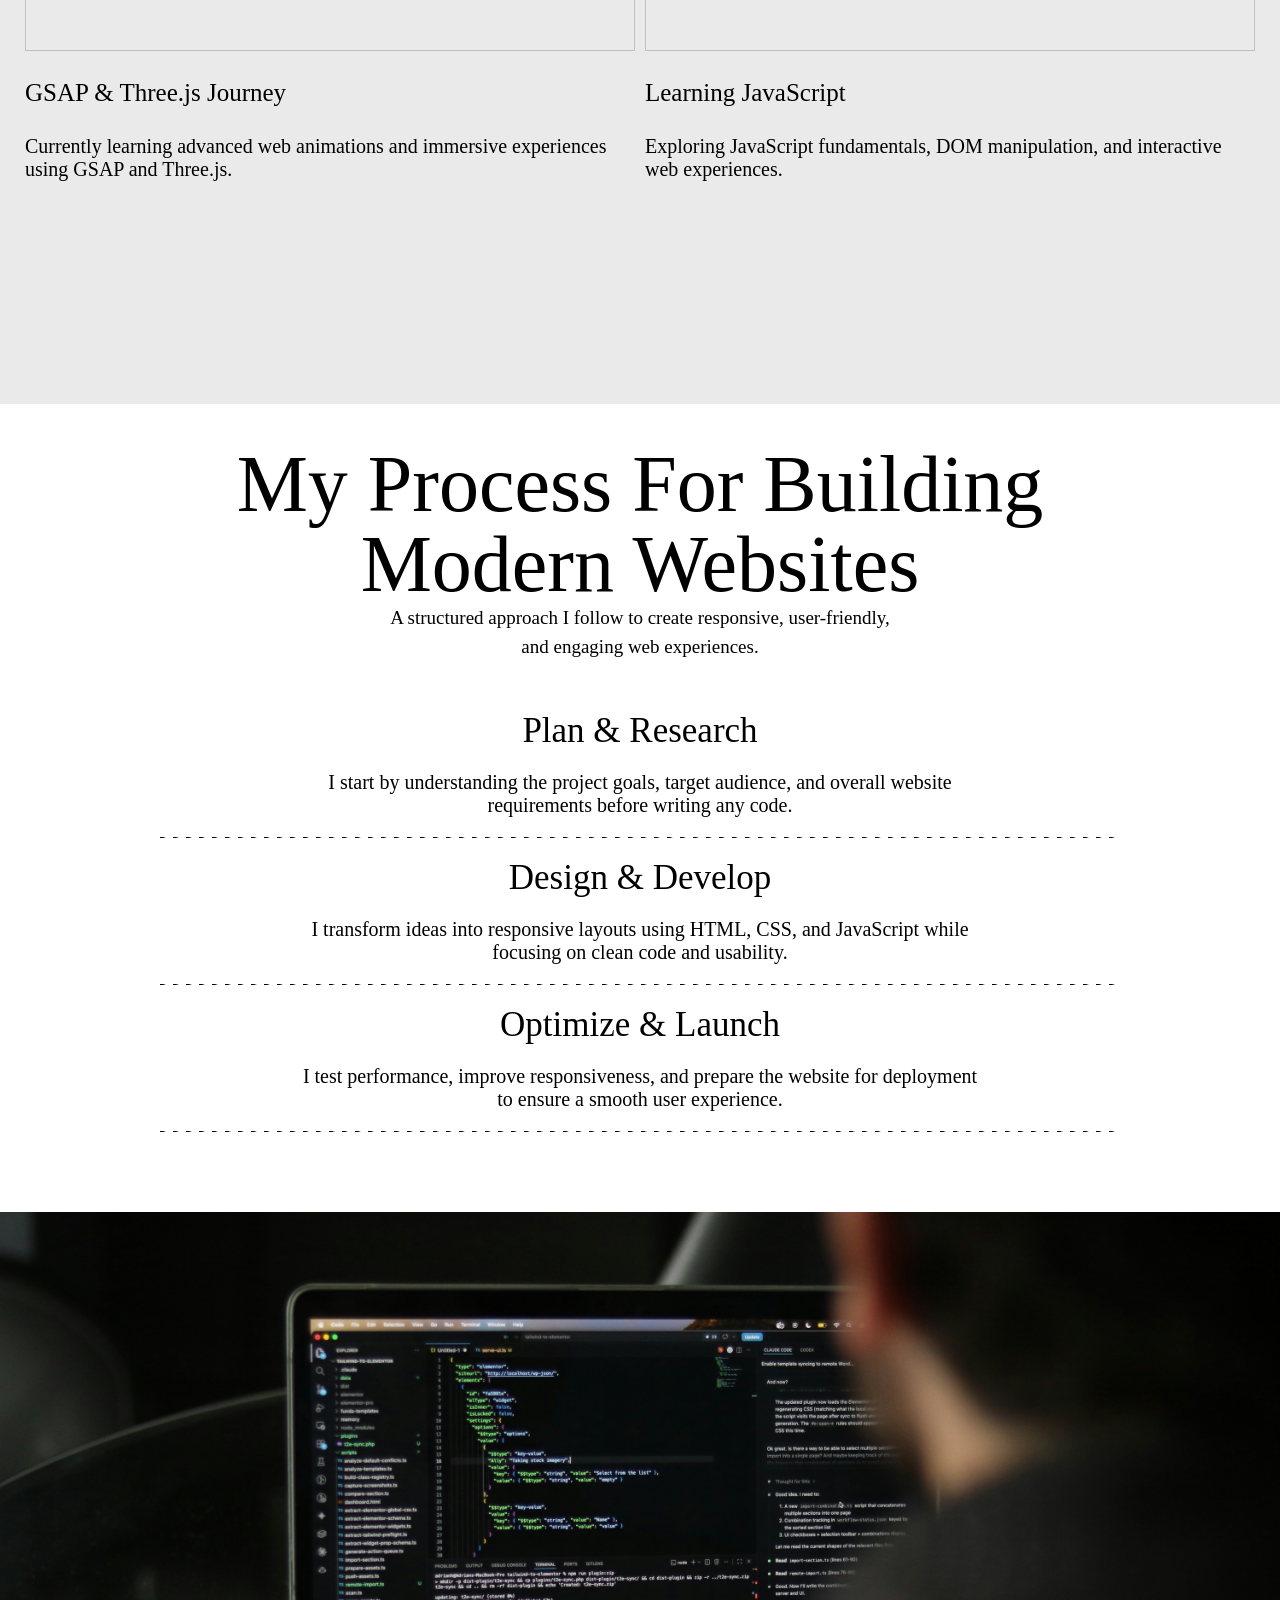
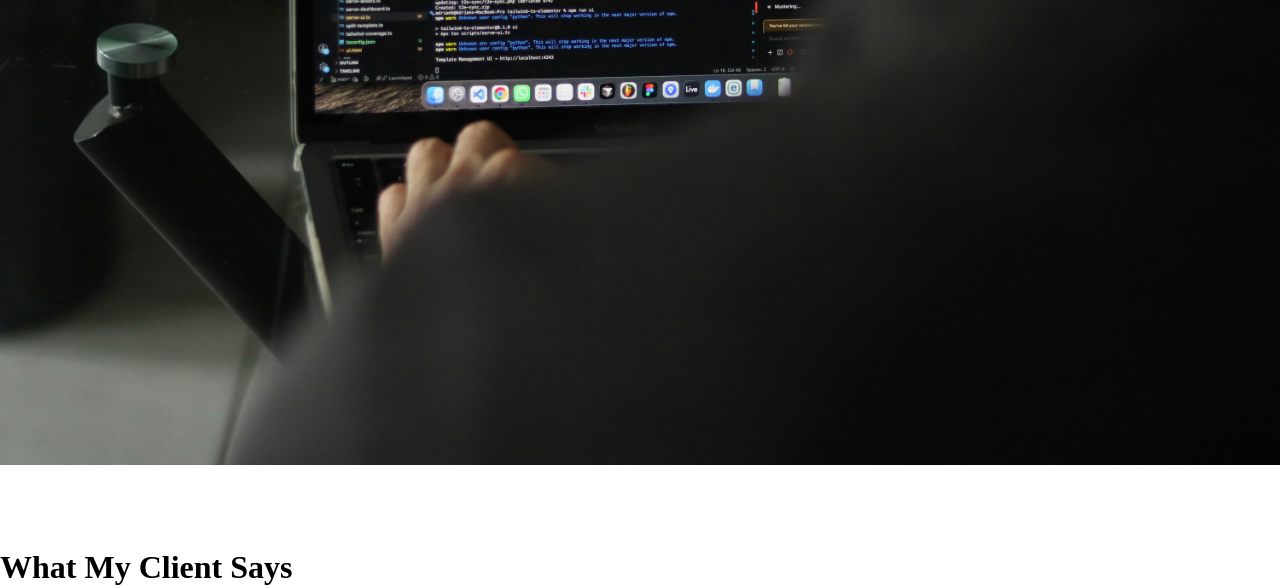
==== commit 59d1cf70: "Updated portfolio website" ====
--- a/index.html
+++ b/index.html
@@ -181,20 +181,19 @@
 
         <div class="clarity1">
             <div class="clar1-head">
-                <h1>My Framework For Brand Clarity</h1>
+                <h1>My Process For Building Modern Websites</h1>
             </div>
             <div class="clar1-subhead">
-                <p>A simple, collaborative process designed to unearth your brand’s core truth</p>
+                <p>A structured approach I follow to create responsive, user-friendly, and engaging web experiences.</p>
             </div>
         </div>
 
         <div class="clarity2">
             <div class="clar2-head discover">
-                <h3>Discover & Define</h3>
+                <h3>Plan & Research</h3>
             </div>
             <div class="clar2-subhead discover-desc">
-                <p>We start with a deep dive into your vision, audience, and goals to build a solid strategic
-                    foundation.</p>
+                <p>I start by understanding the project goals, target audience, and overall website requirements before writing any code. </p>
             </div>
             <div class="clar2-dashed"></div>
 
@@ -202,16 +201,15 @@
                 <h3>Design & Develop</h3>
             </div>
             <div class="clar2-subhead design-desc">
-                <p>I translate our strategy into a distinctive visual language, from logos and color palettes to
-                    typography and tone.</p>
+                <p>I transform ideas into responsive layouts using HTML, CSS, and JavaScript while focusing on clean code and usability.</p>
             </div>
             <div class="clar2-dashed"></div>
 
             <div class="clar2-head deliver">
-                <h3>Deliver & Deploy</h3>
+                <h3>Optimize & Launch</h3>
             </div>
             <div class="clar2-subhead deliver-desc">
-                <p>You receive a comprehensive brand toolkit, empowering you to launch with confidence and consistency.
+                <p>I test performance, improve responsiveness, and prepare the website for deployment to ensure a smooth user experience.
                 </p>
             </div>
             <div class="clar2-dashed"></div>
@@ -231,7 +229,7 @@
         </div>
         <div class="clientSays-card">
             <div class="clientCard1">
-                
+
             </div>
             <div class="clientCard1"></div>
             <div class="clientCard1"></div>
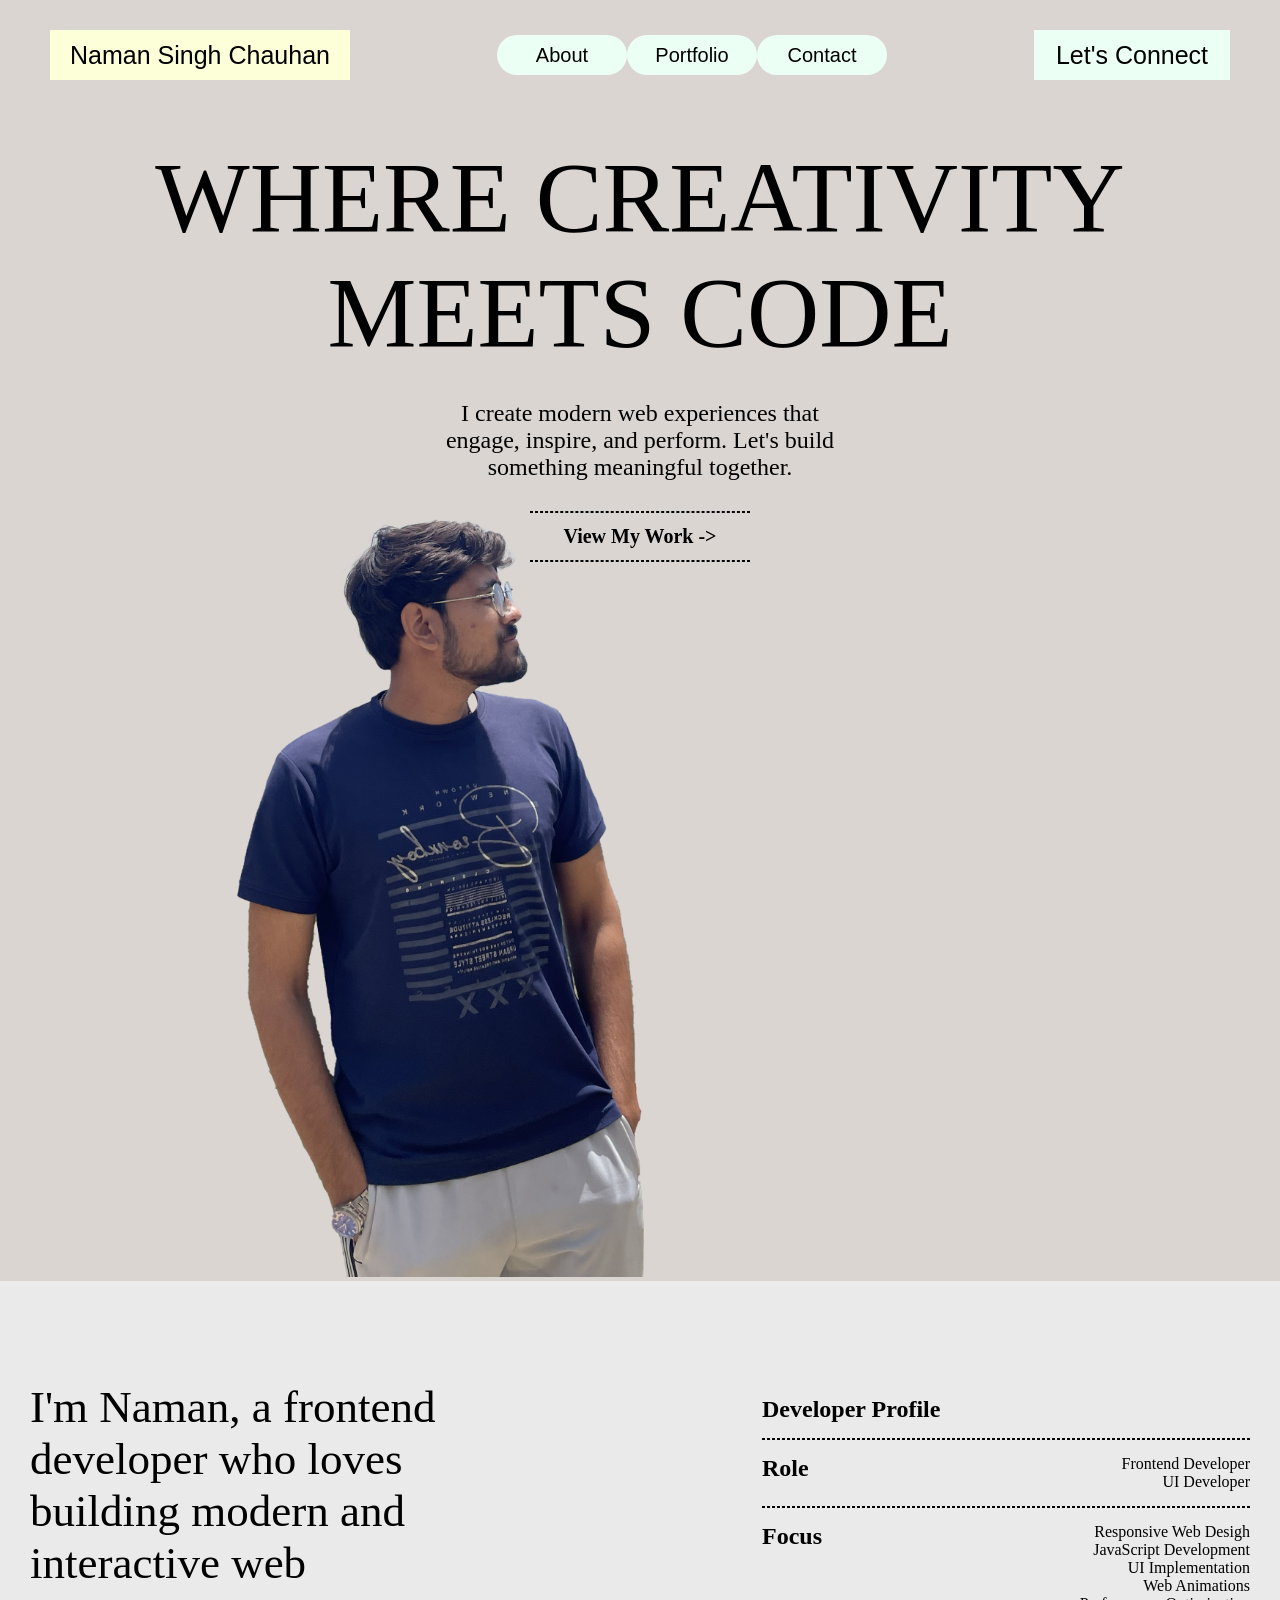
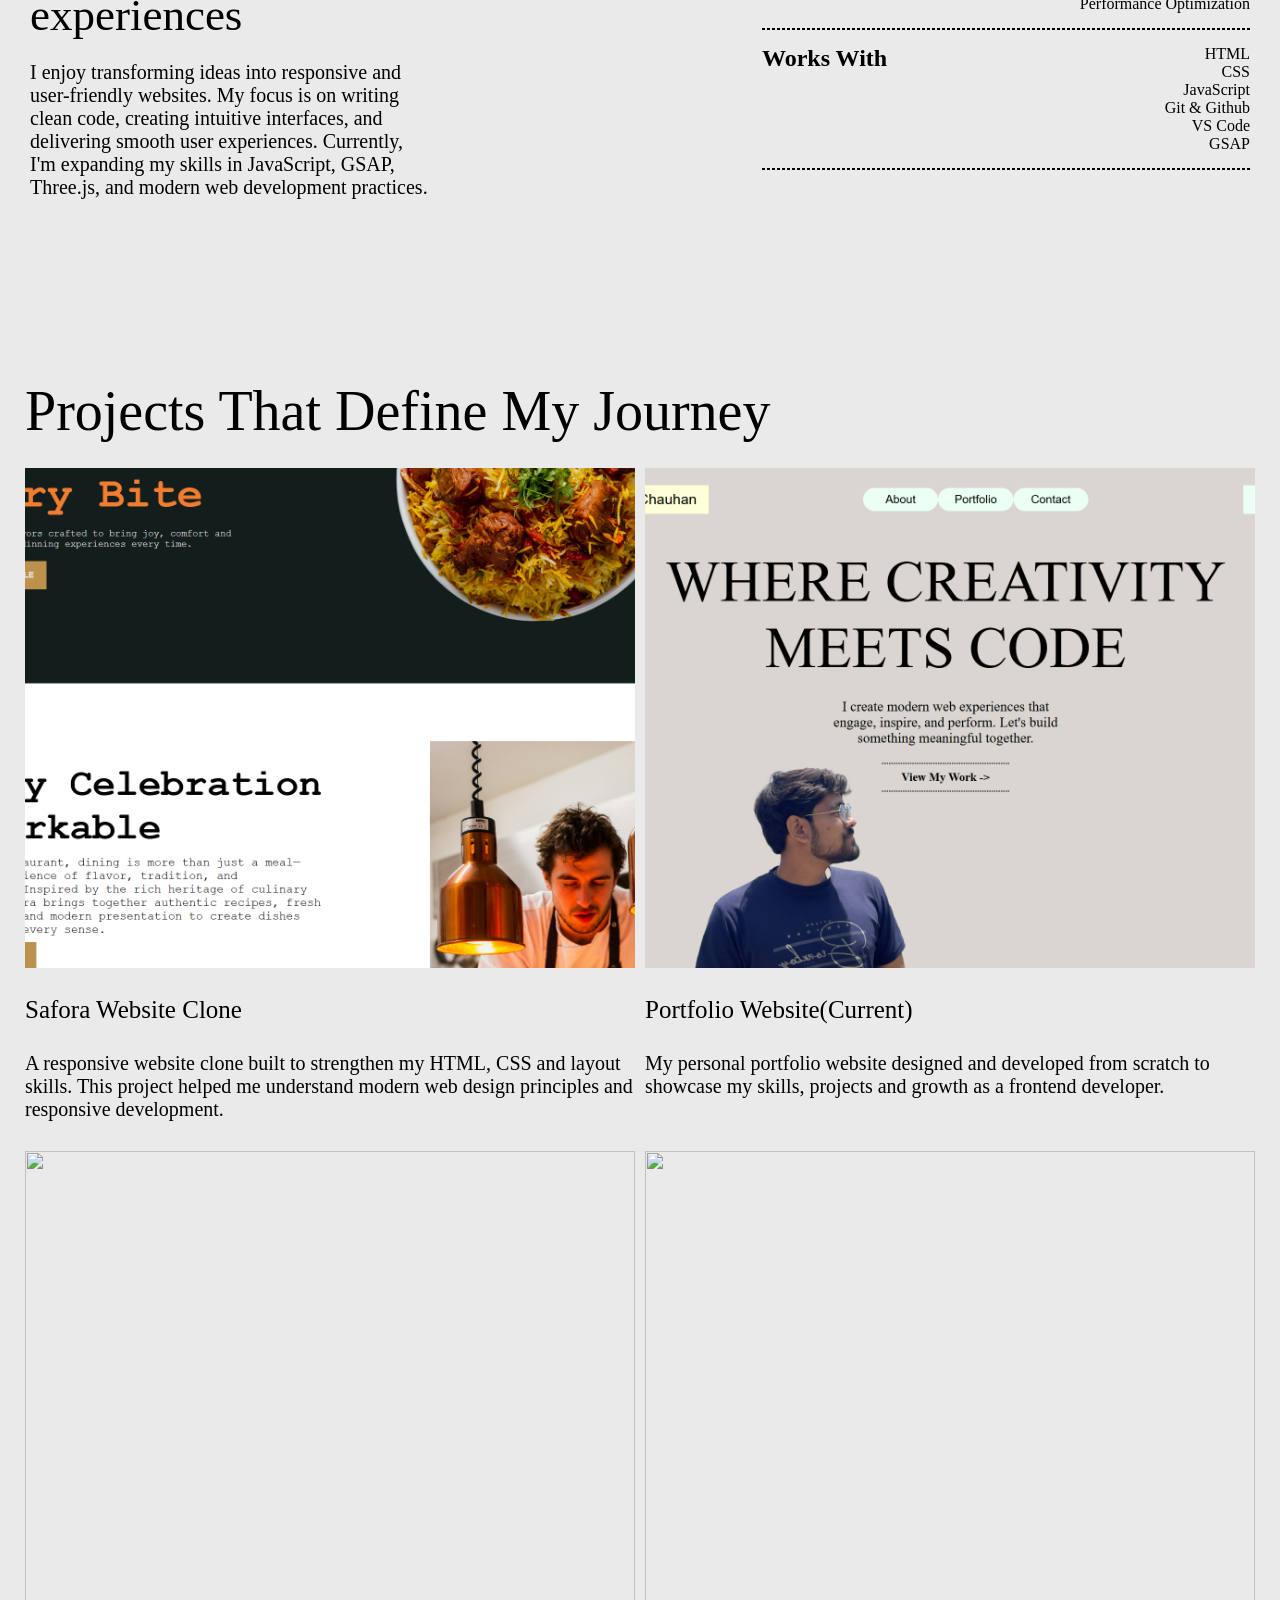
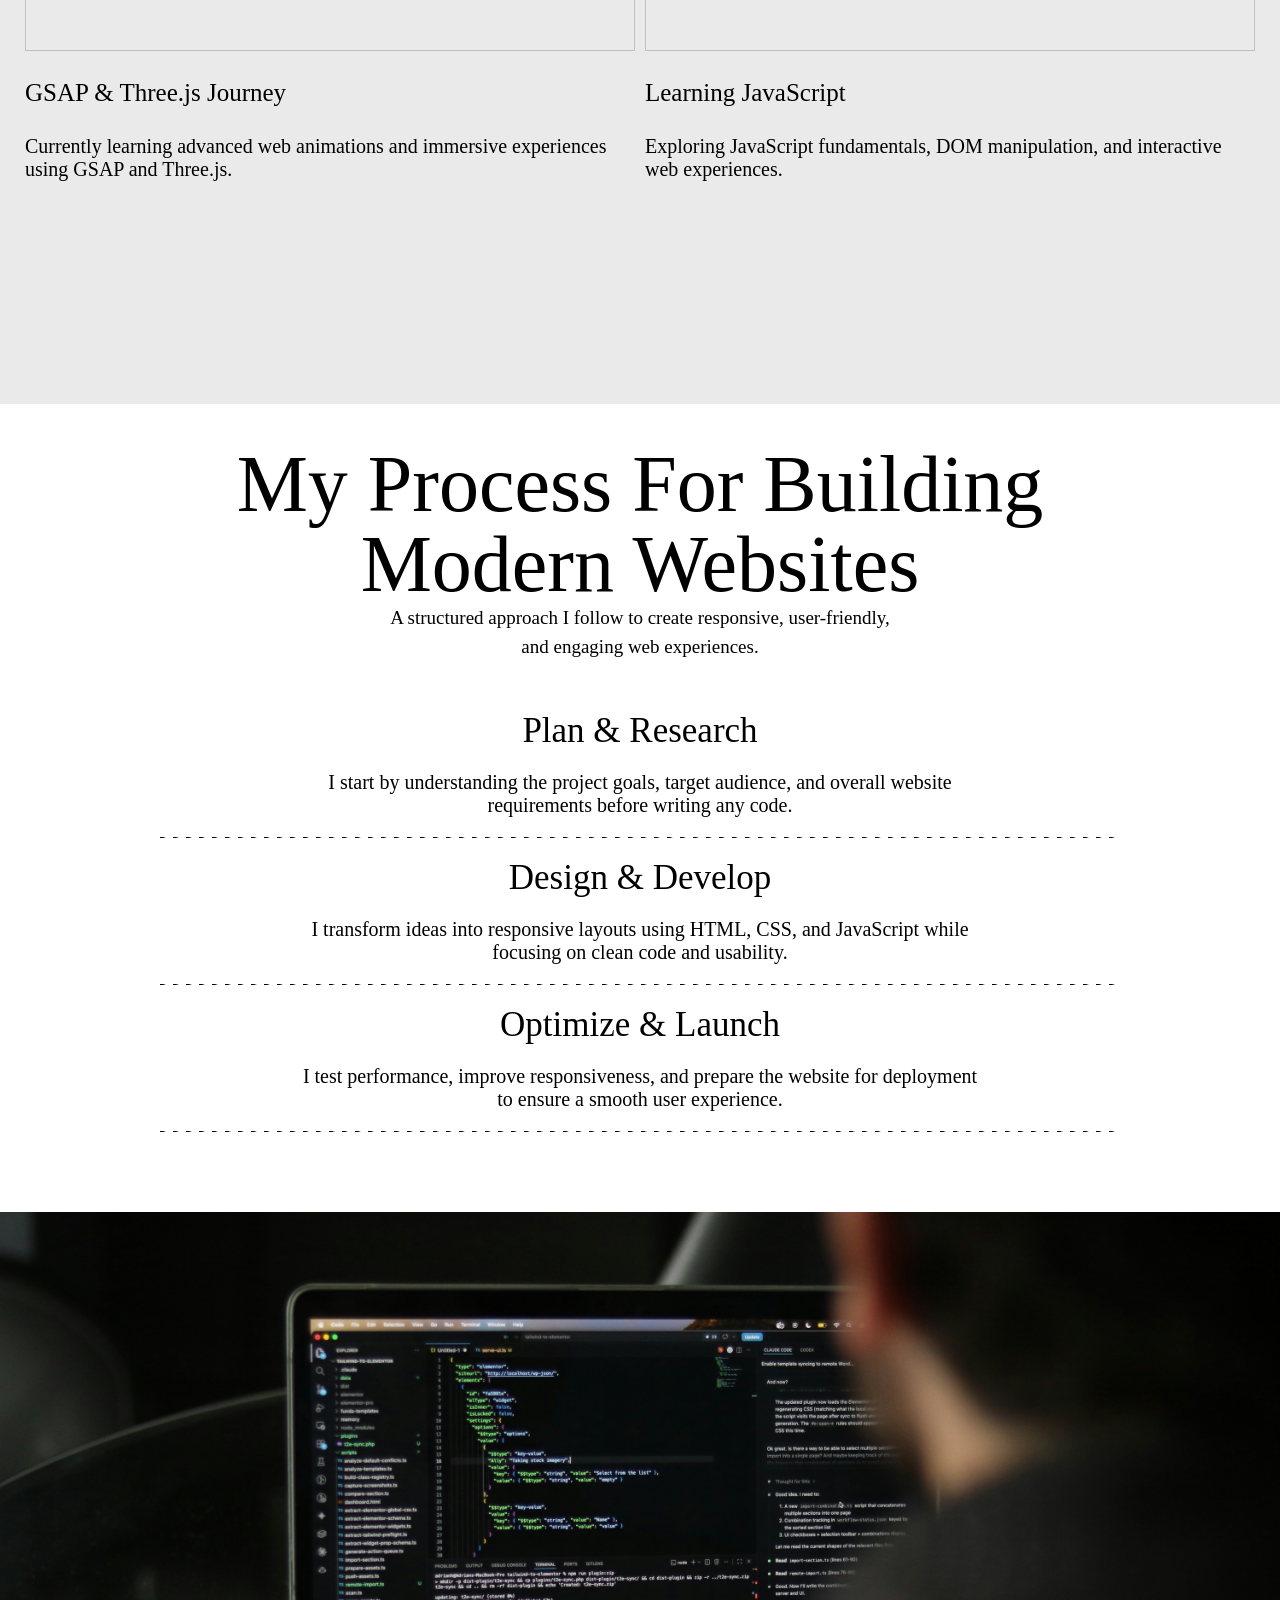
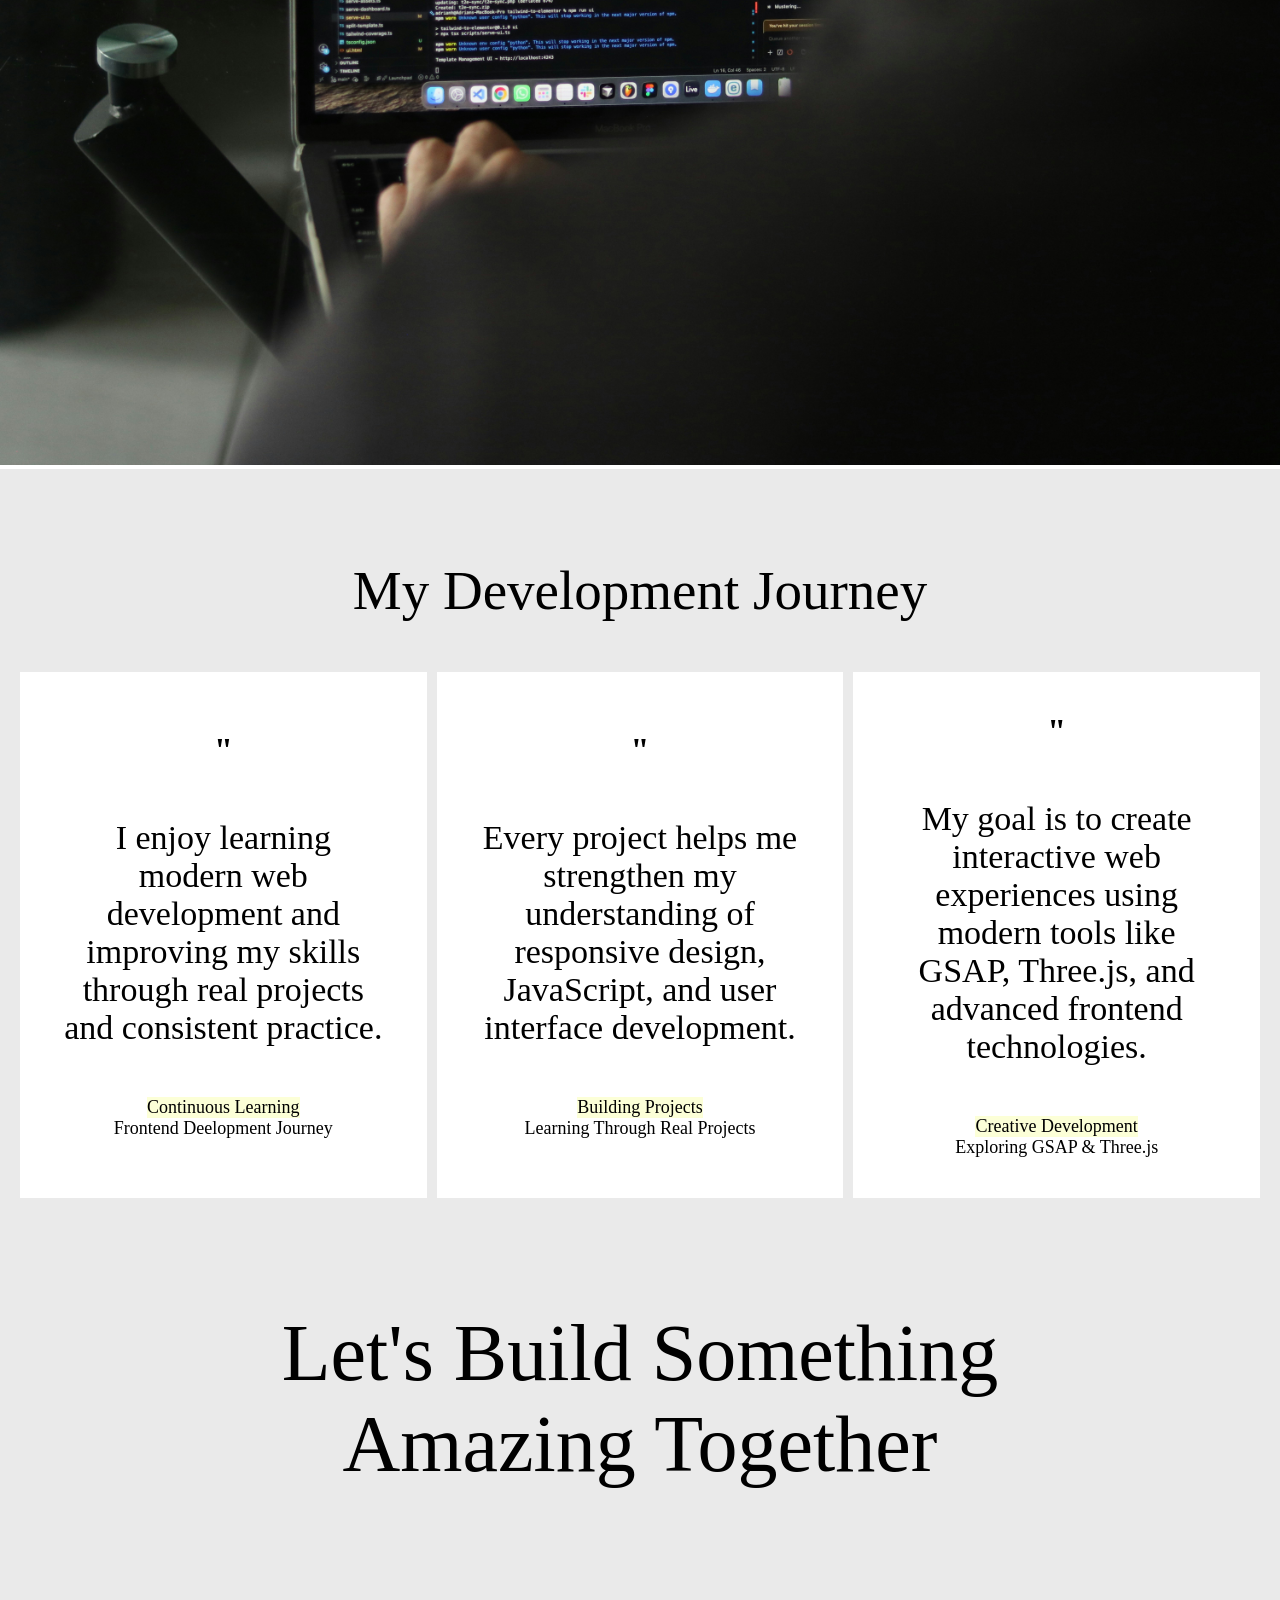
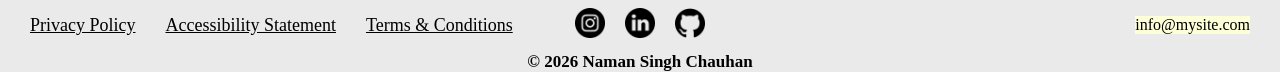
==== commit 40a44f92: "Updated ortfolio content" ====
--- a/index.html
+++ b/index.html
@@ -193,7 +193,8 @@
                 <h3>Plan & Research</h3>
             </div>
             <div class="clar2-subhead discover-desc">
-                <p>I start by understanding the project goals, target audience, and overall website requirements before writing any code. </p>
+                <p>I start by understanding the project goals, target audience, and overall website requirements before
+                    writing any code. </p>
             </div>
             <div class="clar2-dashed"></div>
 
@@ -201,7 +202,8 @@
                 <h3>Design & Develop</h3>
             </div>
             <div class="clar2-subhead design-desc">
-                <p>I transform ideas into responsive layouts using HTML, CSS, and JavaScript while focusing on clean code and usability.</p>
+                <p>I transform ideas into responsive layouts using HTML, CSS, and JavaScript while focusing on clean
+                    code and usability.</p>
             </div>
             <div class="clar2-dashed"></div>
 
@@ -209,7 +211,8 @@
                 <h3>Optimize & Launch</h3>
             </div>
             <div class="clar2-subhead deliver-desc">
-                <p>I test performance, improve responsiveness, and prepare the website for deployment to ensure a smooth user experience.
+                <p>I test performance, improve responsiveness, and prepare the website for deployment to ensure a smooth
+                    user experience.
                 </p>
             </div>
             <div class="clar2-dashed"></div>
@@ -224,17 +227,100 @@
     <div class="clientSays">
         <div class="clientSays-heading">
             <h1>
-                What My Client Says
+                My Development Journey
             </h1>
         </div>
         <div class="clientSays-card">
             <div class="clientCard1">
-
-            </div>
-            <div class="clientCard1"></div>
-            <div class="clientCard1"></div>
-        </div>
-    </div>
+                <div class="quote">
+                    <h1>"</h1>
+                </div>
+                <div class="info">
+                    <p>I enjoy learning modern web development and improving my skills through real projects and consistent practice.</p>
+                </div>
+                <div class="name-spec">
+                    <div class="name">
+                        <p>Continuous Learning</p>
+                    </div>
+                    <div class="spec">
+                        <p>Frontend Deelopment Journey</p>
+                    </div>
+                </div>
+            </div>
+
+            <div class="clientCard1">
+                <div class="quote">
+                    <h1>"</h1>
+                </div>
+                <div class="info">
+                    <p>Every project helps me strengthen my understanding of responsive design, JavaScript, and user interface development.</p>
+                </div>
+                <div class="name-spec">
+                    <div class="name">
+                        <p>Building Projects</p>
+                    </div>
+                    <div class="spec">
+                        <p>Learning Through Real Projects</p>
+                    </div>
+                </div>
+            </div>
+            <div class="clientCard1">
+                <div class="quote">
+                    <h1>"</h1>
+                </div>
+                <div class="info">
+                    <p>My goal is to create interactive web experiences using modern tools like GSAP, Three.js, and advanced frontend technologies.</p>
+
+                </div>
+                <div class="name-spec">
+                    <div class="name">
+                        <p>Creative Development</p>
+                    </div>
+                    <div class="spec">
+                        <p>Exploring GSAP & Three.js</p>
+                    </div>
+                </div>
+            </div>
+        </div>
+    </div>
+    <div class="footer">
+        <div class="branding-head">
+            <h1>
+                Let's Build Something Amazing Together
+            </h1>
+        </div>
+        <div class="footer-image">
+            <img src="" alt="">
+        </div>
+        <div class="footer-bottom">
+            <div class="footer-links">
+                <a href="">Privacy Policy</a>
+                <a href="">Accessibility Statement</a>
+                <a href="">Terms & Conditions</a>
+            </div>
+            <div class="footer-social">
+                <div class="icon">
+                    <img src="instagram.png" alt="">
+                </div>
+                <div class="icon">
+                    <img src="linkedin.png" alt="">
+                </div>
+                <div class="icon">
+                    <img src="github.png" alt="">
+                </div>
+            </div>
+            <div class="footer-right">
+                <div class="email">
+                    info@mysite.com
+                </div>
+            </div>
+            
+
+        </div>
+    </div>
+    <div class="copyright">
+               <b> © 2026 Naman Singh Chauhan</b>
+            </div>
     <script src="script.js"></script>
 </body>
 
--- a/style.css
+++ b/style.css
@@ -19,6 +19,9 @@
 }
 html{
     scroll-behavior: smooth;
+}
+body{
+    background-color: var(--light-white);
 }
 
 .header {
@@ -326,7 +329,7 @@
     text-align: start;
 }
 .about-grid{
-    padding: 100px 25px;
+    padding: 100px 20px;
 }
 .about-grid-heading p{
     font-size:8vw;
@@ -347,7 +350,8 @@
     align-items: center;
     justify-content: center;
     gap: 50px;
-    margin-top: 40px;
+    background-color: white;
+    padding-top: 40px;
 }
 .clarity1{
     display: flex;
@@ -412,7 +416,7 @@
 }
 @media (max-width:938px) {
 .brand-clarity{
-    padding: 0 10px;
+    padding: 20px 10px 13px 10px;
     width: 100%;
 }
 .clar1-head h1{
@@ -449,8 +453,9 @@
 }
 
 .imageContainer{
-    width: 100%;
-    margin: 80px 0;
+    background-color: white;
+    width: 100%;
+    padding-top: 80px;
 }
 .imageContainer .codingImg{
     width: 100%;
@@ -461,5 +466,186 @@
     object-fit: cover;
 }
 
-
-
+.clientSays{
+    display: flex;
+    flex-direction: column;
+    align-items: center;
+    justify-content: center;
+    gap: 50px;
+    width: 100%;
+    padding: 90px 20px 10px 20px ;
+    background-color: var(--light-white);
+}
+.clientSays-heading{
+    width: 50%;
+    display: flex;
+    align-items: center;
+    justify-content: center;
+}
+.clientSays-heading h1{
+    font-size: 55px;
+    font-weight: 100;
+}
+.clientSays-card{
+    display: grid;
+    grid-template-columns: 1fr 1fr 1fr;
+    grid-template-rows: 1fr;
+    gap: 10px;
+}
+.clientCard1{
+    background-color: white;
+    display: flex;
+    flex-direction: column;
+    align-items: center;
+    justify-content: center;
+    gap: 50px;
+    padding: 40px 0;
+}
+.quote h1{
+    text-align: center;
+    font-size: 34px;
+}
+.info{
+    width: 80%;
+}
+.info p{
+   text-align: center; 
+   font-size: 34px;
+}
+.name-spec{
+    display: flex;
+    flex-direction: column;
+    align-items: center;
+    justify-content: center;
+}
+.name-spec .name{
+    background-color: #FCFFD7;
+}
+.name-spec .name p{
+    font-size: 18px;
+}
+.name-spec .spec p{
+    font-size: 18px;
+}
+
+@media (max-width:938px) {
+    .clientSays-heading{
+        width: 100%;
+    }
+    .clientSays-heading h1{
+        text-align: center;
+    width: 100%;
+    font-size: 9vw;
+    }
+    .clientSays-card{
+        grid-template-columns: 1fr;
+        grid-template-rows: 1fr 1fr 1fr;
+    }
+}
+
+.footer{
+    padding: 100px 30px 0px;
+    display: flex;
+    flex-direction: column;
+    align-items: center;
+    justify-content: center;
+    gap: 50px;
+
+}
+.branding-head{
+    width: 80%;
+    display: flex;
+    align-items: center;
+    justify-content: center;
+}
+.branding-head h1{
+    text-align: center;
+    font-size: 80px;
+    font-weight: 100;
+}
+.footer-bottom{
+    width: 100%;
+    display: grid;
+    grid-template-columns: 1fr auto 1fr;
+    align-items: center;
+}
+.footer-links{
+    display: flex;
+    gap: 30px;
+    justify-self: start;
+}
+.footer-links a{
+    color: black;
+    font-size: 18px;
+}
+
+.footer-social{
+    display: flex;
+    gap: 20px;
+    justify-self: center;
+}
+
+.footer-right{
+    
+    justify-self: end;
+}
+.copyright{
+    margin: 10px 0 ;
+    font-size: 17px;
+    display: flex;
+    align-items: center;
+    justify-content: center;
+}
+.email{
+    background: #FCFFD7;
+}
+.icon img{
+    width: 30px;
+    height: 30px;
+}
+@media(max-width:938px){
+    .branding-head{
+        width: 100%;
+    }
+    .branding-head h1{
+        font-size: 9vw;
+    }
+
+    .footer-bottom{
+        display: flex;
+        flex-direction: column;
+        align-items: center;
+        gap: 20px;
+    }
+    .footer-right .email{
+ order:2;
+    }
+    .footer-right .copyright{
+order: 5;
+    }
+
+    .footer-right .email{
+       
+        display: flex;
+        flex-direction: column;
+        align-items: center;
+    }
+
+    .footer-social{
+        order:1;
+    }
+
+    .footer-image{
+        order:3;
+    }
+
+    .footer-links{
+        order:4;
+        flex-direction:column;
+        align-items:center;
+        gap:10px;
+    }
+
+}
+
+
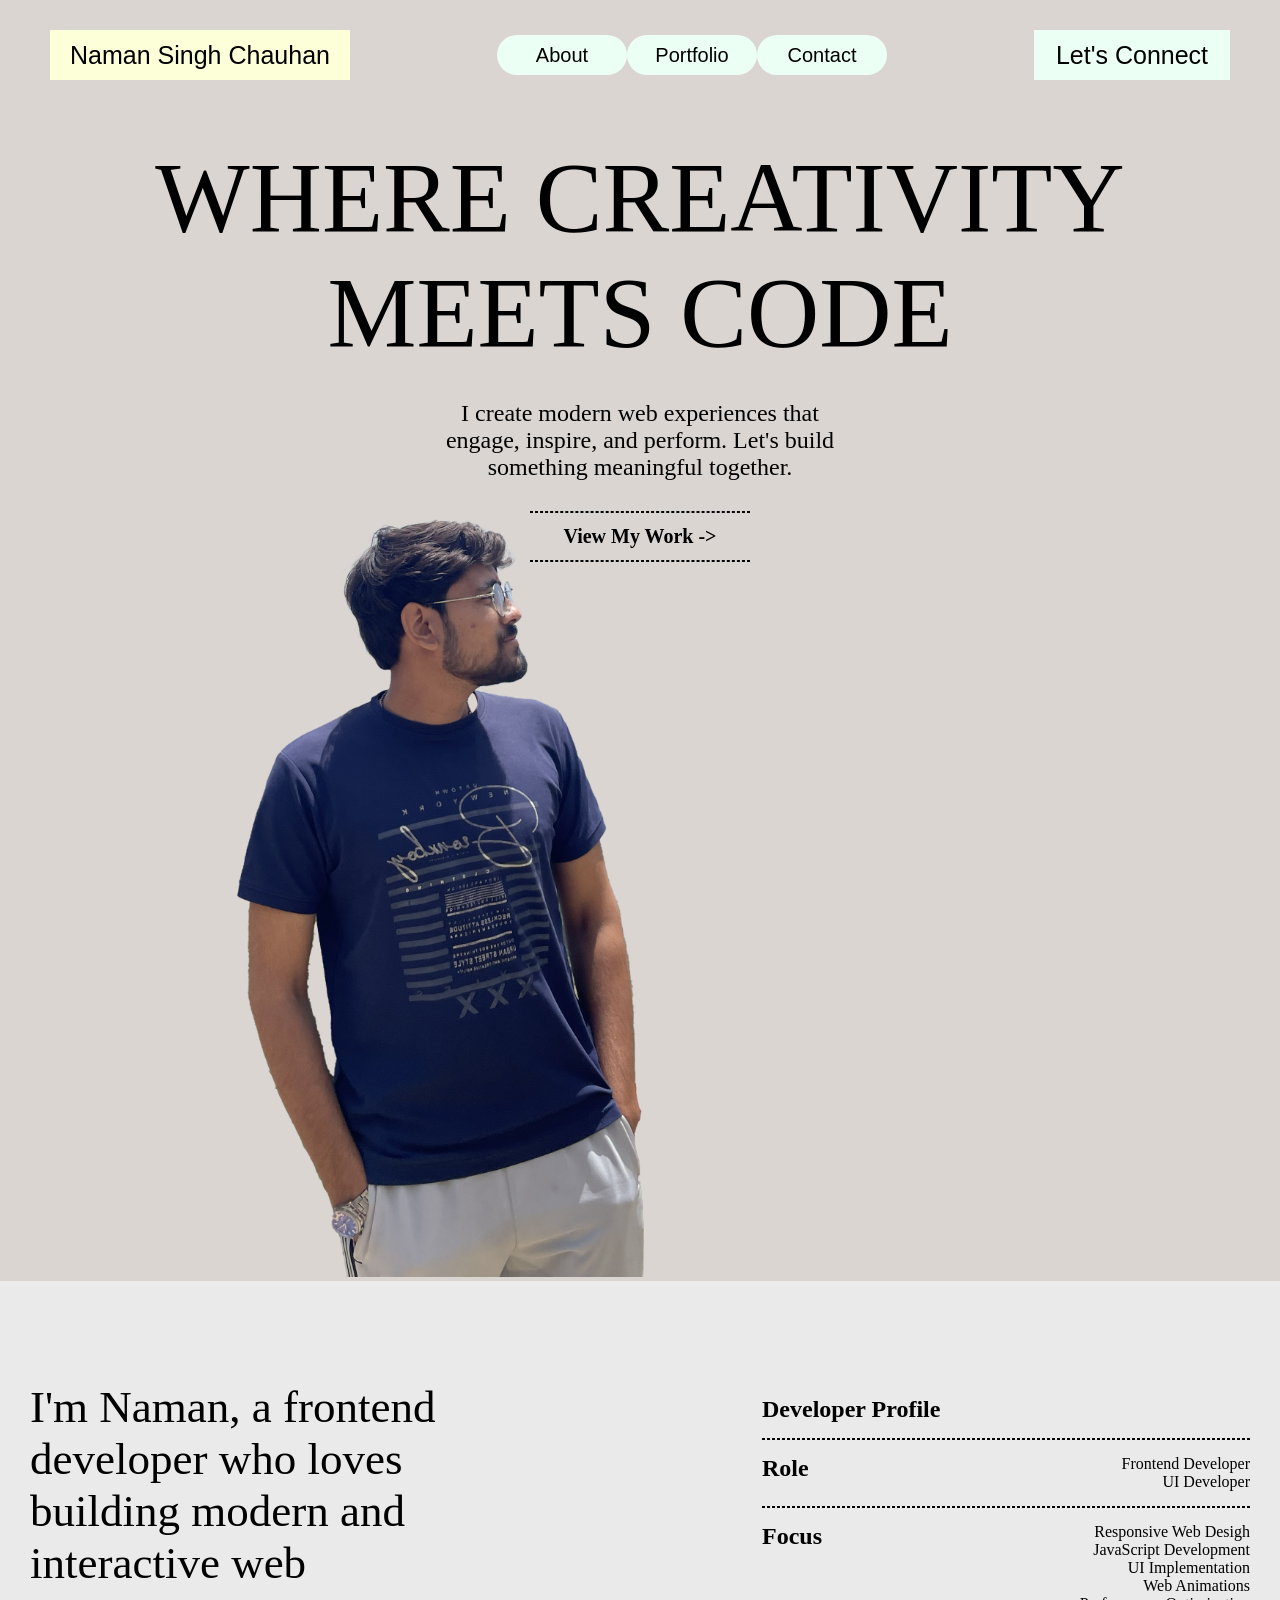
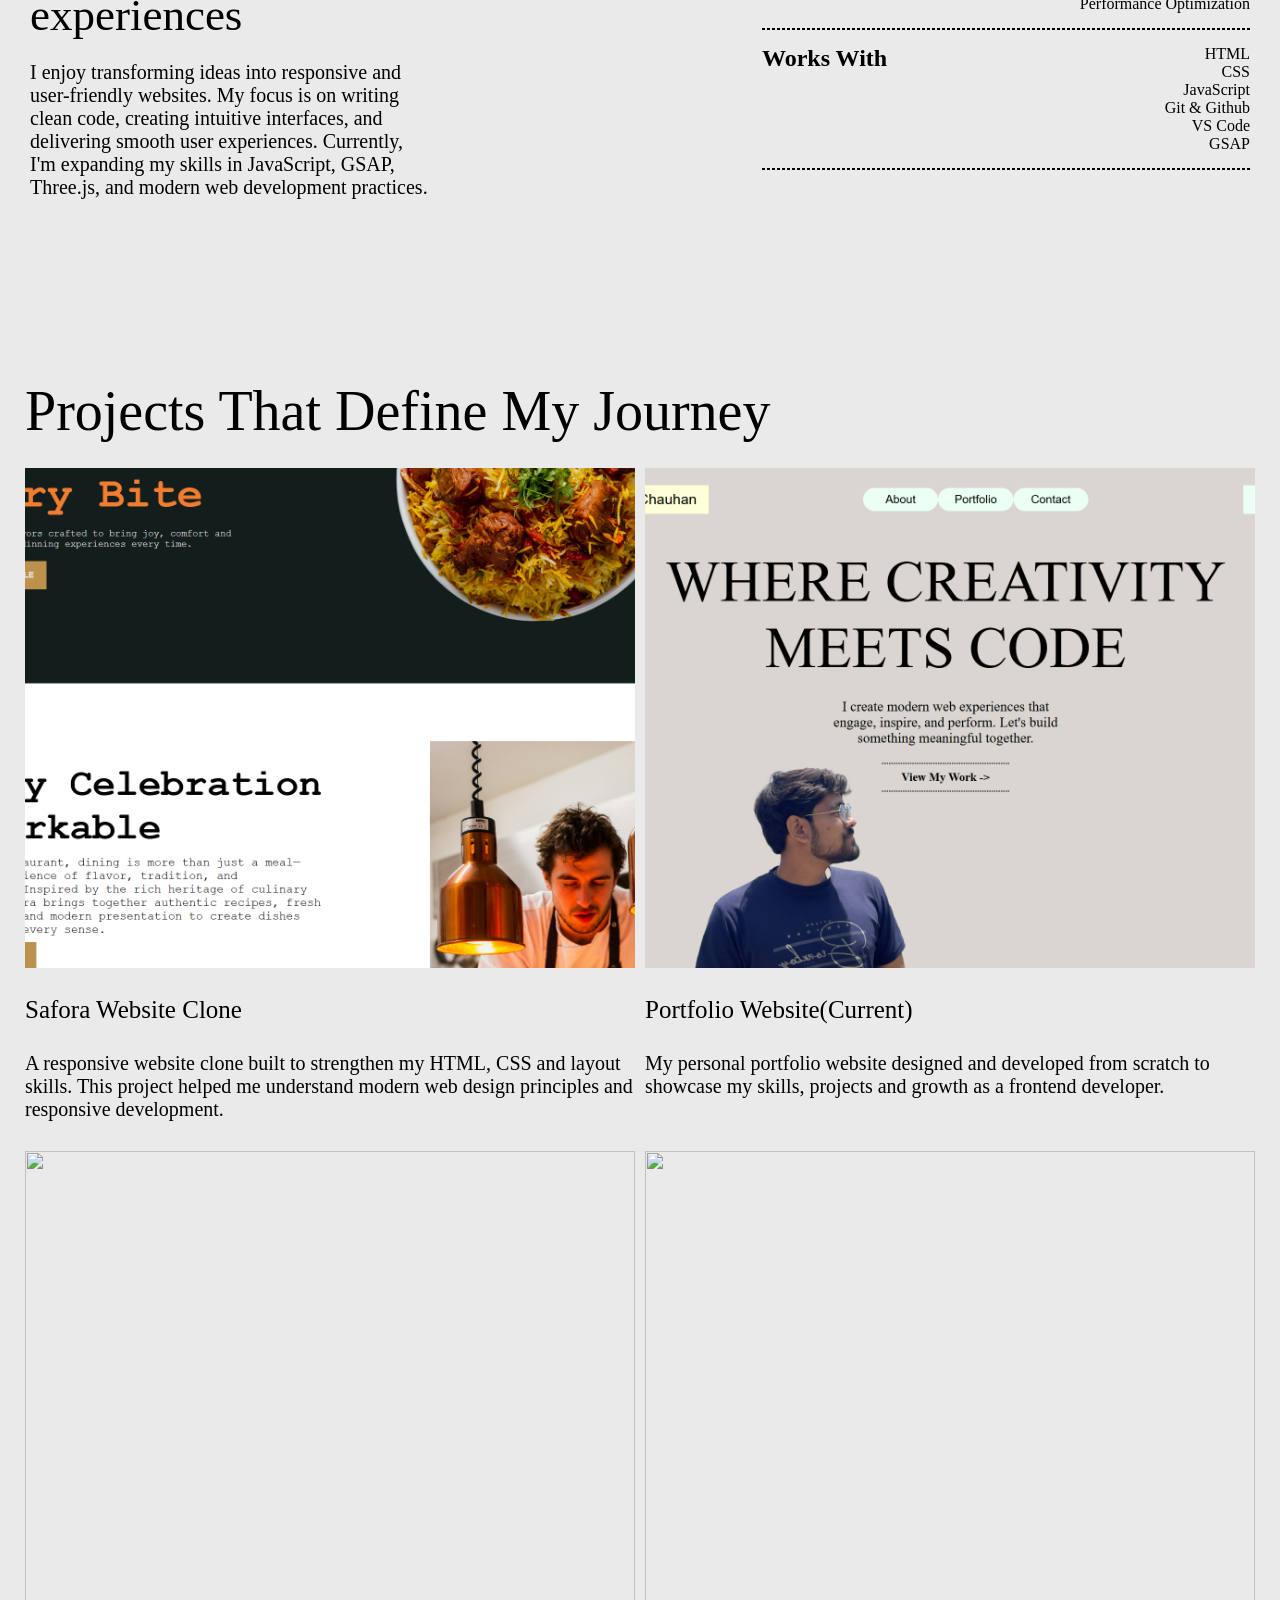
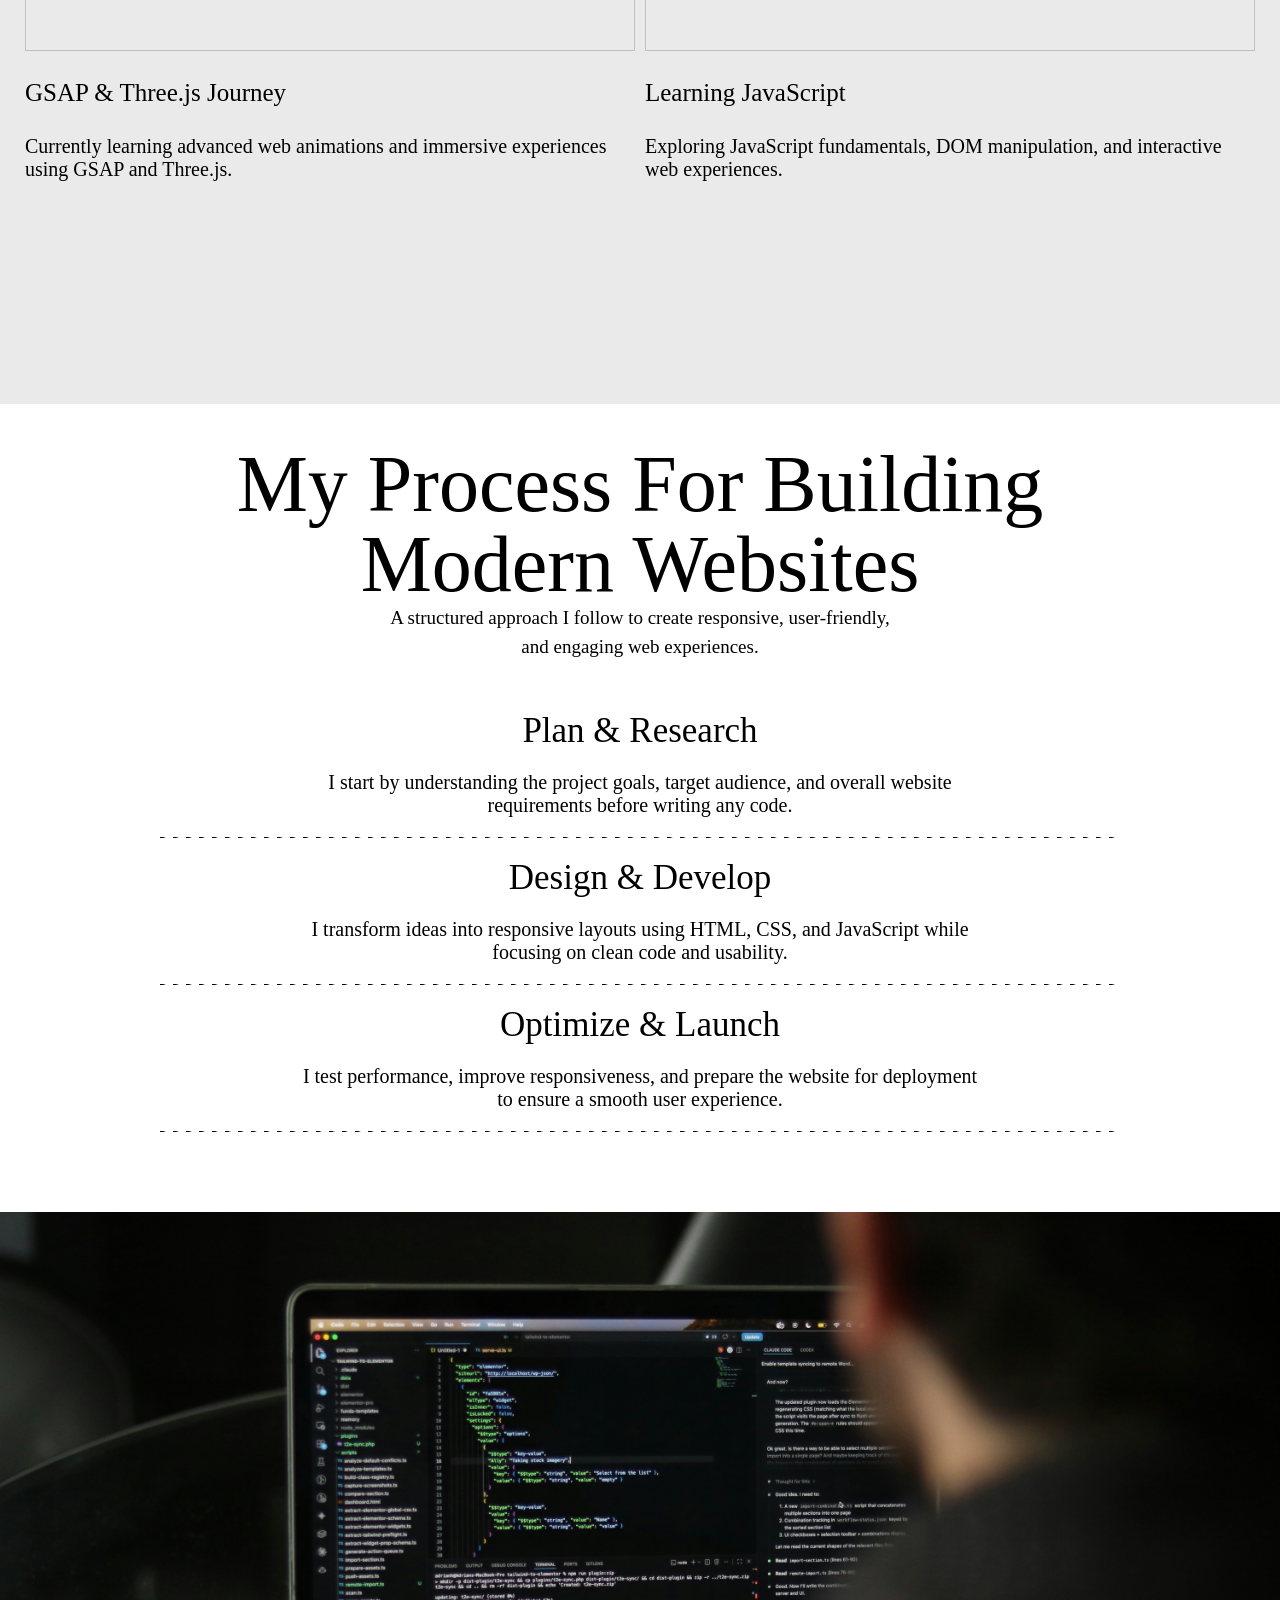
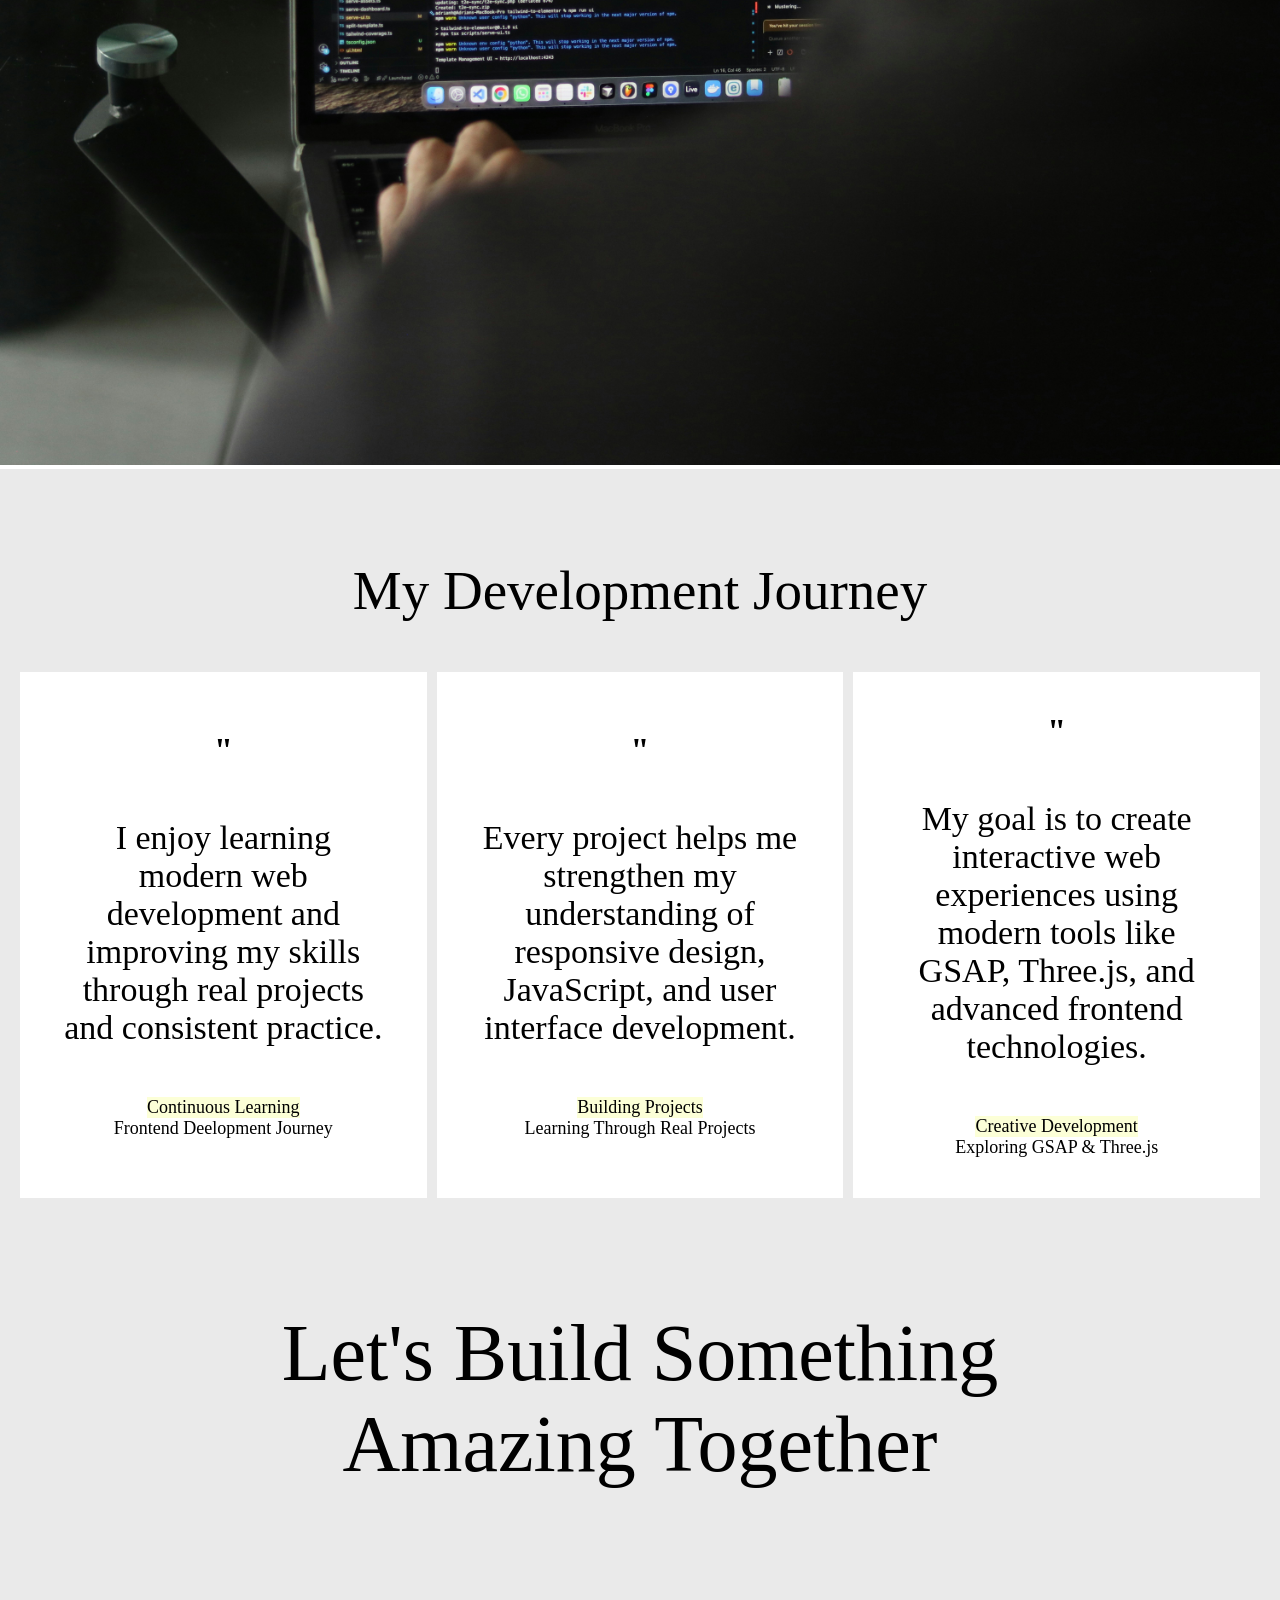
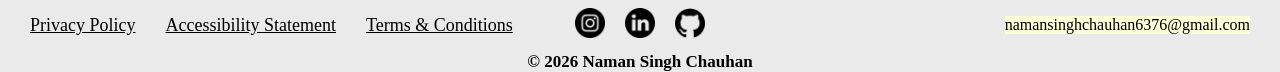
==== commit 6eae748f: "Update portfolio" ====
--- a/index.html
+++ b/index.html
@@ -236,7 +236,8 @@
                     <h1>"</h1>
                 </div>
                 <div class="info">
-                    <p>I enjoy learning modern web development and improving my skills through real projects and consistent practice.</p>
+                    <p>I enjoy learning modern web development and improving my skills through real projects and
+                        consistent practice.</p>
                 </div>
                 <div class="name-spec">
                     <div class="name">
@@ -253,7 +254,8 @@
                     <h1>"</h1>
                 </div>
                 <div class="info">
-                    <p>Every project helps me strengthen my understanding of responsive design, JavaScript, and user interface development.</p>
+                    <p>Every project helps me strengthen my understanding of responsive design, JavaScript, and user
+                        interface development.</p>
                 </div>
                 <div class="name-spec">
                     <div class="name">
@@ -269,7 +271,8 @@
                     <h1>"</h1>
                 </div>
                 <div class="info">
-                    <p>My goal is to create interactive web experiences using modern tools like GSAP, Three.js, and advanced frontend technologies.</p>
+                    <p>My goal is to create interactive web experiences using modern tools like GSAP, Three.js, and
+                        advanced frontend technologies.</p>
 
                 </div>
                 <div class="name-spec">
@@ -299,28 +302,31 @@
                 <a href="">Terms & Conditions</a>
             </div>
             <div class="footer-social">
-                <div class="icon">
+                <div class="icon instagram">
                     <img src="instagram.png" alt="">
-                </div>
-                <div class="icon">
-                    <img src="linkedin.png" alt="">
-                </div>
-                <div class="icon">
+
+                </div>
+                <div class="icon linkedin">
+                     <img src="linkedin.png" alt="">
+                   
+                </div>
+                <div class="icon github">
                     <img src="github.png" alt="">
+
                 </div>
             </div>
             <div class="footer-right">
                 <div class="email">
-                    info@mysite.com
-                </div>
-            </div>
-            
+                    namansinghchauhan6376@gmail.com
+                </div>
+            </div>
+
 
         </div>
     </div>
     <div class="copyright">
-               <b> © 2026 Naman Singh Chauhan</b>
-            </div>
+        <b> © 2026 Naman Singh Chauhan</b>
+    </div>
     <script src="script.js"></script>
 </body>
 
--- a/style.css
+++ b/style.css
@@ -17,10 +17,12 @@
     width: 100%;
     height: 100%;
 }
-html{
+
+html {
     scroll-behavior: smooth;
 }
-body{
+
+body {
     background-color: var(--light-white);
 }
 
@@ -154,15 +156,34 @@
 
 @media (max-width: 938px) {
     .navbar .name {
-        display: none;
-    }
+        max-height: 0;
+        opacity: 0;
+        overflow: hidden;
+        transition: all 0.4s ease;
+        transform: translateY(-20px);
+    }
+
 
     .navbar .title {
-        display: none;
+        max-height: 0;
+        opacity: 0;
+        overflow: hidden;
+        transition: all 0.4s ease;
+        transform: translateY(-20px);
+    }
+
+    .navbar .title ul {
+        flex-direction: column;
+        gap: 10px;
+        font-weight: 500;
     }
 
     .navbar .connect {
-        display: none;
+        max-height: 0;
+        opacity: 0;
+        overflow: hidden;
+        transition: all 0.4s ease;
+        transform: translateY(-20px);
     }
 
     .navbar .hamburger {
@@ -170,6 +191,43 @@
         display: flex;
         align-items: center;
         justify-content: center;
+        order: -1;
+    }
+
+    .navbar .title.show-menu,
+    .navbar .name.show-menu,
+    .navbar .connect.show-menu {
+        max-height: 300px;
+        opacity: 1;
+        transform: translateY(0);
+    }
+
+    .navbar .title.show-menu ul {
+        flex-direction: column;
+        gap: 10px;
+    }
+
+    .navbar {
+        flex-direction: column;
+        align-items: center;
+        justify-content: flex-start;
+        gap: 20px;
+        color: black;
+    }
+    button{
+        color: black;
+        font-weight: 500;
+    }
+    .navbar button{
+        color: black;
+        font-weight: 500;
+    }
+    .navbar ul li button {
+    font-weight: 500;
+}
+
+    .hero-content {
+        margin: 0;
     }
 
     .hero-content .hero-heading h1 {
@@ -199,104 +257,123 @@
         height: 120vw;
     }
 
-    .hero-image {
-    }
-}
-
-.about-main{
+    .hero-image {}
+}
+
+.about-main {
     width: 100%;
     height: auto;
     background-color: var(--light-white);
-    
-}
-.about{
+
+}
+
+.about {
     width: 100%;
     display: flex;
     justify-content: space-between;
     align-items: center;
-    padding-top: 100px ;
+    padding-top: 100px;
     padding-left: 30px;
     padding-right: 30px;
-    
-}
-
-
-.about-left{
+
+}
+
+
+.about-left {
     width: 40%;
 }
-.about-heading{
-    
-}
-.about-heading h3{
+
+.about-heading {}
+
+.about-heading h3 {
     font-size: 45px;
     font-weight: 100;
 }
-.about-sub-heading{
+
+.about-sub-heading {
     margin-top: 20px;
     width: 82%;
 }
-.about-sub-heading p{
+
+.about-sub-heading p {
     font-weight: 100;
     font-size: 20px;
 
 }
 
 
-.about-right{
+.about-right {
     width: 40%;
 }
-.about-dashed-line{
+
+.about-dashed-line {
     width: 100%;
     border: 1px black dashed;
     margin: 15px 0;
 }
-.disp{
+
+.disp {
     display: flex;
     justify-content: space-between;
 }
-.abt-ul li{
+
+.abt-ul li {
     text-align: end;
 }
-.about-grid{
+
+.about-grid {
     padding: 180px 25px;
 }
-.about-grid-heading{
+
+.about-grid-heading {
     margin-bottom: 25px;
 }
-.about-grid-heading p{
-    font-size:56px;
-    font-weight: 100;
-}
-.about-grid .grid-container{
+
+.about-grid-heading p {
+    font-size: 56px;
+    font-weight: 100;
+}
+
+.about-grid .grid-container {
     display: grid;
     grid-template-columns: 1fr 1fr;
     grid-template-rows: 1fr 1fr;
     gap: 10px;
 }
-.grid-container > div{
+
+.about-grid .grid-container:hover {
+    cursor: pointer;
+}
+
+.grid-container>div {
     overflow: hidden;
 }
-.project-image{
+
+.project-image {
     width: 100%;
     height: 500px;
     overflow: hidden;
 }
-.project-image img{
+
+.project-image img {
     width: 100%;
     height: 100%;
     object-fit: cover;
     display: block;
 }
-.container-heading p{
+
+.container-heading p {
     padding: 28px 0;
     font-size: 25px;
 }
-.container-desc p{
+
+.container-desc p {
     padding-bottom: 20px;
     font-size: 20px;
 }
+
 @media (max-width:938px) {
-    .about{
+    .about {
         display: flex;
         flex-direction: column;
         align-items: center;
@@ -305,45 +382,59 @@
         padding-left: 0;
         padding-right: 0;
     }
-    .about-heading h3{
+
+    .about-heading h3 {
         font-size: 7vw;
     }
-    .about-sub-heading p{
-    font-size: 4vw;
-}
-.about-left{
-    width: 80%;
-}
-.about-right{
-    width: 80%;
-}
-.about-sub-heading{
-    width: 100%;
-}
-.disp{
-    display: flex;
-    flex-direction: column;
-    align-items: self-start;
-}
-.abt-ul li{
-    text-align: start;
-}
-.about-grid{
-    padding: 100px 20px;
-}
-.about-grid-heading p{
-    font-size:8vw;
-    font-weight: 100;
-}
-.about-grid .grid-container{
-    display: grid;
-    grid-template-columns: 1fr;
-    grid-template-rows: 1fr 1fr 1fr 1fr;
-    gap: 10px;
-}
-}
-
-.brand-clarity{
+
+    .about-sub-heading p {
+        font-size: 4vw;
+    }
+
+    .about-left {
+        width: 80%;
+    }
+
+    .about-right {
+        width: 80%;
+    }
+
+    .about-sub-heading {
+        width: 100%;
+    }
+
+    .about-grid .grid-container:hover {
+        cursor: pointer;
+    }
+
+    .disp {
+        display: flex;
+        flex-direction: column;
+        align-items: self-start;
+    }
+
+    .abt-ul li {
+        text-align: start;
+    }
+
+    .about-grid {
+        padding: 100px 20px;
+    }
+
+    .about-grid-heading p {
+        font-size: 8vw;
+        font-weight: 100;
+    }
+
+    .about-grid .grid-container {
+        display: grid;
+        grid-template-columns: 1fr;
+        grid-template-rows: 1fr 1fr 1fr 1fr;
+        gap: 10px;
+    }
+}
+
+.brand-clarity {
     width: 100%;
     display: flex;
     flex-direction: column;
@@ -353,146 +444,173 @@
     background-color: white;
     padding-top: 40px;
 }
-.clarity1{
+
+.clarity1 {
     display: flex;
     flex-direction: column;
     align-items: center;
     justify-content: center;
 
 }
-.clar1-head{
+
+.clar1-head {
     width: 80%;
 }
-.clar1-head h1{
+
+.clar1-head h1 {
     text-align: center;
     font-size: 80px;
     font-weight: 100;
     line-height: 1;
 }
-.clar1-subhead{
+
+.clar1-subhead {
     width: 40%;
 }
-.clar1-subhead p{
+
+.clar1-subhead p {
     text-align: center;
     margin: auto;
     font-size: 19px;
     line-height: 1.5;
     font-weight: 100;
 }
-.clarity2{
+
+.clarity2 {
     display: flex;
     flex-direction: column;
     align-items: center;
     justify-content: space-around;
     gap: 20px;
 }
-.clar2-dashed{
+
+.clar2-dashed {
     width: 100%;
     height: 1px;
-    background: repeating-linear-gradient(
-        to right,
-        black 2px,
-        black 5px,   /* dash length */
-        transparent 8px,
-        transparent 15px /* gap length */
-    );
-}
-.clarity2 .clar2-head{
+    background: repeating-linear-gradient(to right,
+            black 2px,
+            black 5px,
+            /* dash length */
+            transparent 8px,
+            transparent 15px
+            /* gap length */
+        );
+}
+
+.clarity2 .clar2-head {
     width: 50%;
 }
-.clarity2 .clar2-head h3{
+
+.clarity2 .clar2-head h3 {
     text-align: center;
     font-weight: 100;
     font-size: 35px;
 
 }
-.clarity2 .clar2-subhead{
+
+.clarity2 .clar2-subhead {
     width: 70%;
 }
-.clarity2 .clar2-subhead p{
+
+.clarity2 .clar2-subhead p {
     text-align: center;
     font-size: 20px;
     font-weight: 100;
 }
+
 @media (max-width:938px) {
-.brand-clarity{
-    padding: 20px 10px 13px 10px;
-    width: 100%;
-}
-.clar1-head h1{
- font-size: 7vw;
- font-weight: 200;
-}
-.clar1-subhead {
-    width: 80%;
-}
-.clar1-subhead p{
-    font-size: 4vw;
-}
-.clarity2 .clar2-head h3{
-    font-size: 5vw;
-
-}
-.clarity2 .clar2-subhead{
-    width: 85%;
-}
-.clarity2 .clar2-subhead p{
-    font-size: 4vw;
-}
-.clar2-dashed{
-    width: 90%;
-    height: 1px;
-    background: repeating-linear-gradient(
-        to right,
-        black 0px,
-        black 10px,   /* dash length */
-        transparent 10px,
-        transparent 20px /* gap length */
-    );
-}
-}
-
-.imageContainer{
+    .brand-clarity {
+        padding: 20px 10px 13px 10px;
+        width: 100%;
+    }
+
+    .clar1-head h1 {
+        font-size: 7vw;
+        font-weight: 200;
+    }
+
+    .clar1-subhead {
+        width: 80%;
+    }
+
+    .clar1-subhead p {
+        font-size: 4vw;
+    }
+
+    .clarity2 .clar2-head h3 {
+        font-size: 5vw;
+
+    }
+
+    .clarity2 .clar2-subhead {
+        width: 85%;
+    }
+
+    .clarity2 .clar2-subhead p {
+        font-size: 4vw;
+    }
+
+    .clar2-dashed {
+        width: 90%;
+        height: 1px;
+        background: repeating-linear-gradient(to right,
+                black 0px,
+                black 10px,
+                /* dash length */
+                transparent 10px,
+                transparent 20px
+                /* gap length */
+            );
+    }
+}
+
+.imageContainer {
     background-color: white;
     width: 100%;
     padding-top: 80px;
 }
-.imageContainer .codingImg{
-    width: 100%;
-}
-.imageContainer .codingImg img{
+
+.imageContainer .codingImg {
+    width: 100%;
+}
+
+.imageContainer .codingImg img {
     height: auto;
     width: 100%;
     object-fit: cover;
 }
 
-.clientSays{
+.clientSays {
     display: flex;
     flex-direction: column;
     align-items: center;
     justify-content: center;
     gap: 50px;
     width: 100%;
-    padding: 90px 20px 10px 20px ;
+    padding: 90px 20px 10px 20px;
     background-color: var(--light-white);
 }
-.clientSays-heading{
+
+.clientSays-heading {
     width: 50%;
     display: flex;
     align-items: center;
     justify-content: center;
 }
-.clientSays-heading h1{
+
+.clientSays-heading h1 {
     font-size: 55px;
     font-weight: 100;
 }
-.clientSays-card{
+
+.clientSays-card {
     display: grid;
     grid-template-columns: 1fr 1fr 1fr;
     grid-template-rows: 1fr;
     gap: 10px;
 }
-.clientCard1{
+
+.clientCard1 {
     background-color: white;
     display: flex;
     flex-direction: column;
@@ -501,49 +619,58 @@
     gap: 50px;
     padding: 40px 0;
 }
-.quote h1{
+
+.quote h1 {
     text-align: center;
     font-size: 34px;
 }
-.info{
+
+.info {
     width: 80%;
 }
-.info p{
-   text-align: center; 
-   font-size: 34px;
-}
-.name-spec{
+
+.info p {
+    text-align: center;
+    font-size: 34px;
+}
+
+.name-spec {
     display: flex;
     flex-direction: column;
     align-items: center;
     justify-content: center;
 }
-.name-spec .name{
+
+.name-spec .name {
     background-color: #FCFFD7;
 }
-.name-spec .name p{
+
+.name-spec .name p {
     font-size: 18px;
 }
-.name-spec .spec p{
+
+.name-spec .spec p {
     font-size: 18px;
 }
 
 @media (max-width:938px) {
-    .clientSays-heading{
+    .clientSays-heading {
         width: 100%;
     }
-    .clientSays-heading h1{
+
+    .clientSays-heading h1 {
         text-align: center;
-    width: 100%;
-    font-size: 9vw;
-    }
-    .clientSays-card{
+        width: 100%;
+        font-size: 9vw;
+    }
+
+    .clientSays-card {
         grid-template-columns: 1fr;
         grid-template-rows: 1fr 1fr 1fr;
     }
 }
 
-.footer{
+.footer {
     padding: 100px 30px 0px;
     display: flex;
     flex-direction: column;
@@ -552,100 +679,110 @@
     gap: 50px;
 
 }
-.branding-head{
+
+.branding-head {
     width: 80%;
     display: flex;
     align-items: center;
     justify-content: center;
 }
-.branding-head h1{
+
+.branding-head h1 {
     text-align: center;
     font-size: 80px;
     font-weight: 100;
 }
-.footer-bottom{
+
+.footer-bottom {
     width: 100%;
     display: grid;
     grid-template-columns: 1fr auto 1fr;
     align-items: center;
 }
-.footer-links{
+
+.footer-links {
     display: flex;
     gap: 30px;
     justify-self: start;
 }
-.footer-links a{
+
+.footer-links a {
     color: black;
     font-size: 18px;
 }
 
-.footer-social{
+.footer-social {
     display: flex;
     gap: 20px;
     justify-self: center;
 }
 
-.footer-right{
-    
+.footer-right {
+
     justify-self: end;
 }
-.copyright{
-    margin: 10px 0 ;
+
+.copyright {
+    margin: 10px 0;
     font-size: 17px;
     display: flex;
     align-items: center;
     justify-content: center;
 }
-.email{
+
+.email {
     background: #FCFFD7;
 }
-.icon img{
+
+.icon img {
     width: 30px;
     height: 30px;
 }
-@media(max-width:938px){
-    .branding-head{
+
+@media(max-width:938px) {
+    .branding-head {
         width: 100%;
     }
-    .branding-head h1{
+
+    .branding-head h1 {
         font-size: 9vw;
     }
 
-    .footer-bottom{
+    .footer-bottom {
         display: flex;
         flex-direction: column;
         align-items: center;
         gap: 20px;
     }
-    .footer-right .email{
- order:2;
-    }
-    .footer-right .copyright{
-order: 5;
-    }
-
-    .footer-right .email{
-       
+
+    .footer-right .email {
+        order: 2;
+    }
+
+    .footer-right .copyright {
+        order: 5;
+    }
+
+    .footer-right .email {
+
         display: flex;
         flex-direction: column;
         align-items: center;
     }
 
-    .footer-social{
-        order:1;
-    }
-
-    .footer-image{
-        order:3;
-    }
-
-    .footer-links{
-        order:4;
-        flex-direction:column;
-        align-items:center;
-        gap:10px;
-    }
-
-}
-
-
+    .footer-social {
+        order: 1;
+    }
+
+    .footer-image {
+        order: 3;
+    }
+
+    .footer-links {
+        order: 4;
+        flex-direction: column;
+        align-items: center;
+        gap: 10px;
+    }
+
+}
